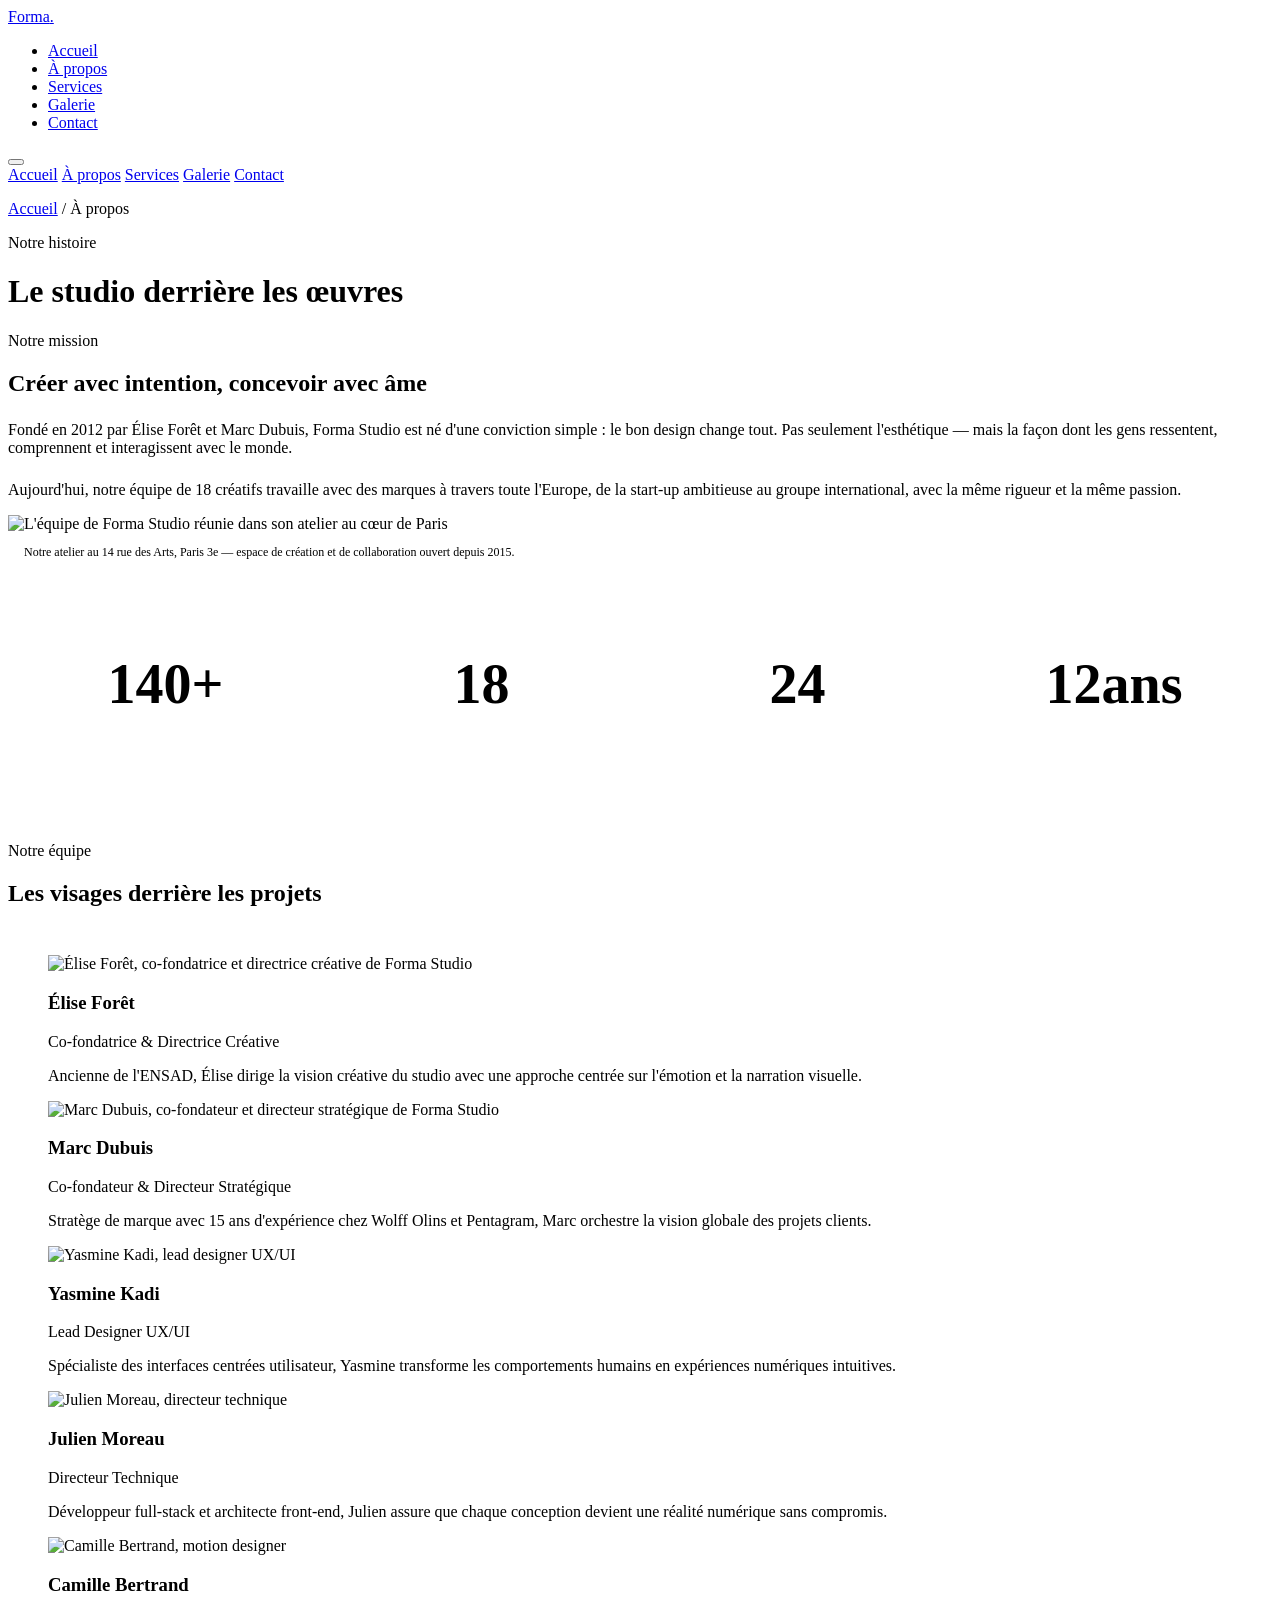
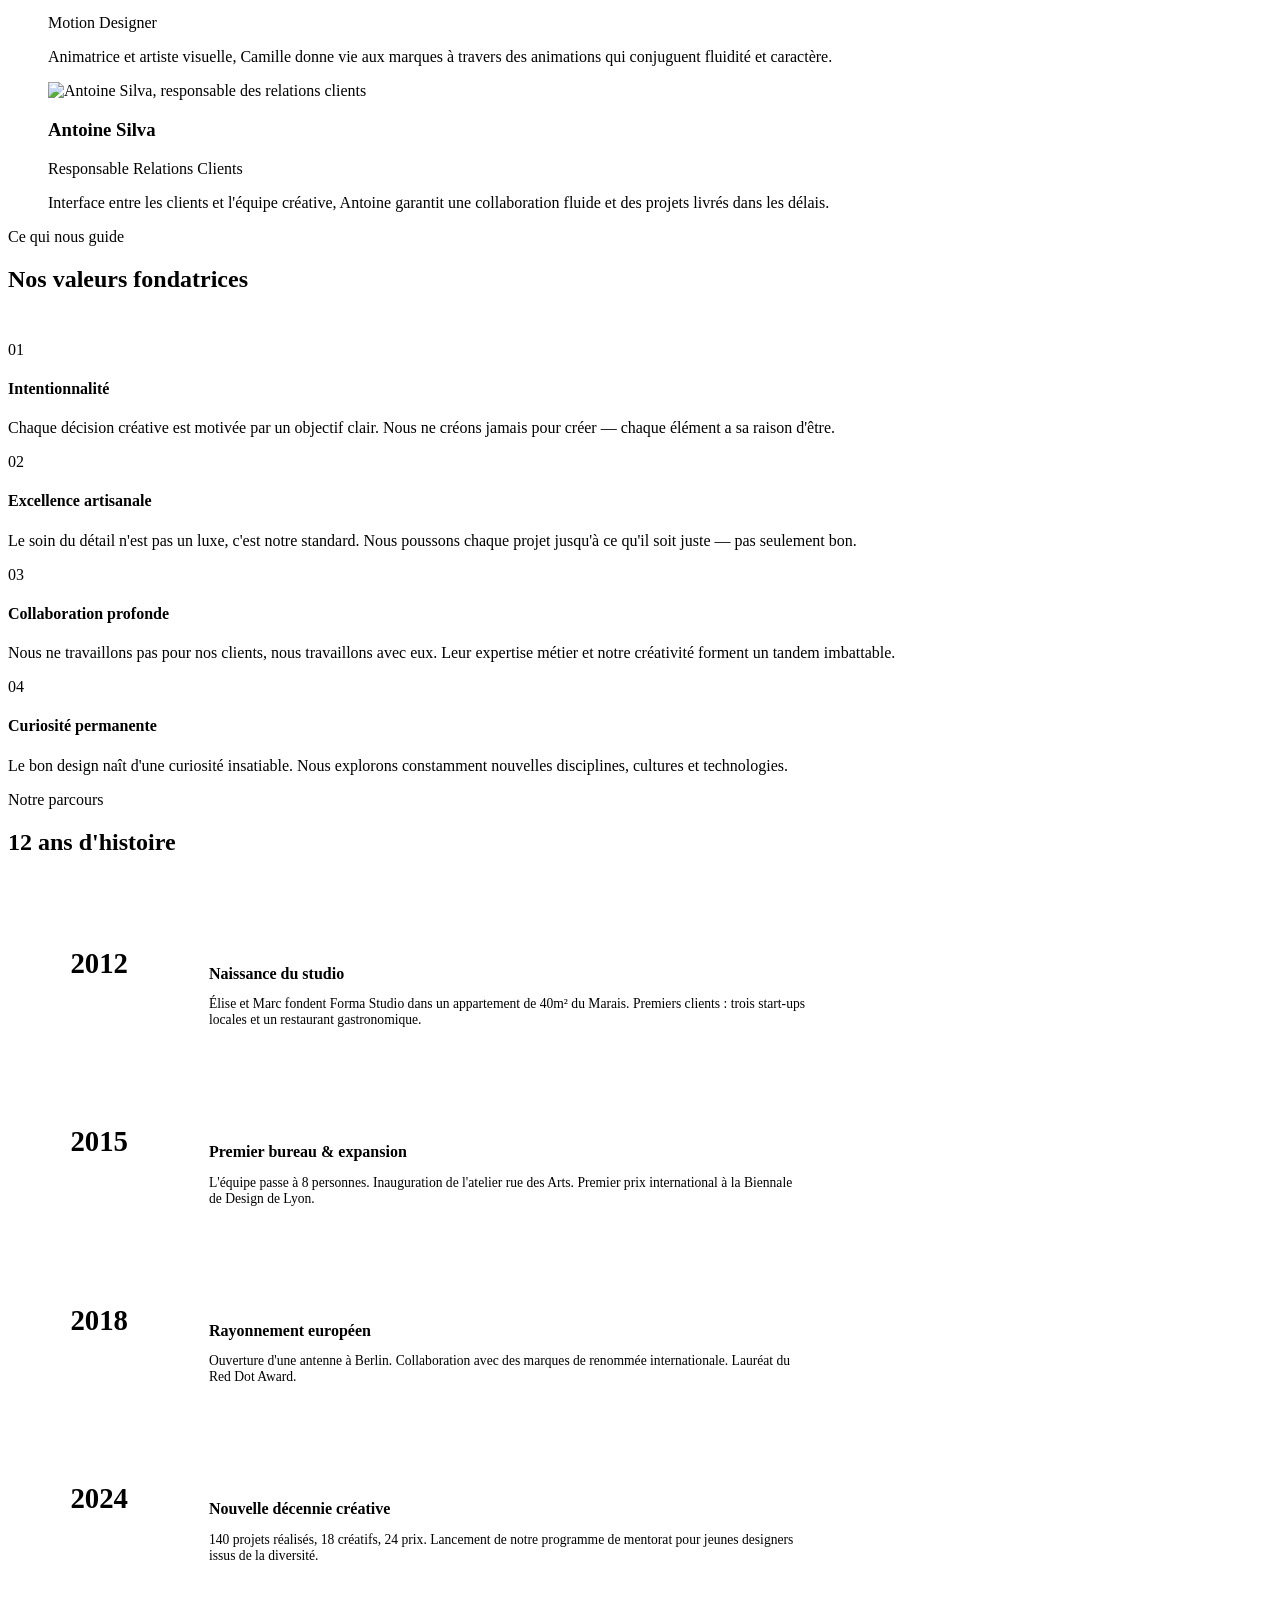
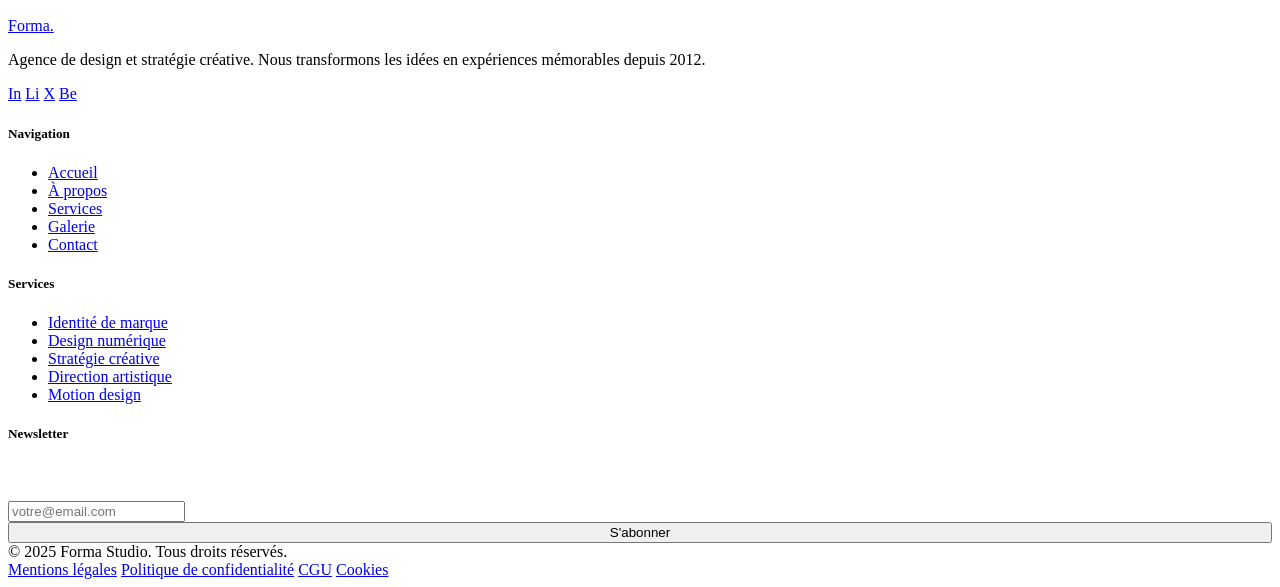
==== tp3/about.html @ 48542566 "Add files via upload" ====
<!DOCTYPE html>
<html lang="fr">
<head>
  <meta charset="UTF-8">
  <meta name="viewport" content="width=device-width, initial-scale=1.0">
  <title>À propos — Forma Studio</title>
  <meta name="description" content="Découvrez l'équipe passionnée de Forma Studio, agence de design et stratégie créative à Paris. Notre histoire, nos valeurs et nos expertises.">
  <meta name="keywords" content="équipe design, agence créative Paris, à propos, designers, stratèges">
  <meta name="author" content="Forma Studio">

  <!-- Open Graph -->
  <meta property="og:type" content="website">
  <meta property="og:url" content="https://www.formastudio.fr/pages/about.html">
  <meta property="og:title" content="À propos — Forma Studio">
  <meta property="og:description" content="Découvrez l'équipe passionnée de Forma Studio, agence de design et stratégie créative à Paris.">
  <meta property="og:image" content="https://www.formastudio.fr/images/og-about.jpg">
  <meta property="og:locale" content="fr_FR">
  <meta property="og:site_name" content="Forma Studio">

  <meta name="twitter:card" content="summary_large_image">
  <meta name="twitter:title" content="À propos — Forma Studio">
  <meta name="twitter:description" content="Découvrez l'équipe passionnée de Forma Studio.">

  <link rel="canonical" href="https://www.formastudio.fr/pages/about.html">
  <link rel="icon" type="image/svg+xml" href="data:image/svg+xml,<svg xmlns='http://www.w3.org/2000/svg' viewBox='0 0 32 32'><rect width='32' height='32' fill='%230d0d0d'/><text y='24' x='4' font-size='22' fill='%23c8410a' font-family='Georgia' font-style='italic' font-weight='900'>F</text></svg>">

  <link rel="stylesheet" href="../css/style.css">
  <style>
    .timeline { display: flex; flex-direction: column; gap: 0; }
    .timeline-item {
      display: grid;
      grid-template-columns: 120px 1px 1fr;
      gap: 0 2rem;
      padding: 2.5rem 0;
      position: relative;
    }
    .timeline-year {
      font-family: var(--font-display);
      font-size: 1.8rem;
      font-weight: 900;
      color: var(--accent);
      text-align: right;
      padding-top: 0.2rem;
    }
    .timeline-line { background: var(--border); position: relative; }
    .timeline-line::before {
      content: '';
      position: absolute;
      top: 0.5rem;
      left: 50%;
      transform: translateX(-50%);
      width: 10px; height: 10px;
      border-radius: 50%;
      background: var(--accent);
      border: 2px solid var(--paper);
      box-shadow: 0 0 0 2px var(--accent);
    }
    .timeline-content { padding-left: 1rem; }
    .timeline-content h4 { margin-bottom: 0.5rem; }
    .timeline-content p { font-size: 0.85rem; }

    .stats-band {
      background: var(--ink);
      padding: 4rem 0;
    }
    .stats-inner {
      display: grid;
      grid-template-columns: repeat(4, 1fr);
      gap: 0;
    }
    .stat-item {
      text-align: center;
      padding: 2rem;
      border-right: 1px solid rgba(255,255,255,0.08);
    }
    .stat-item:last-child { border-right: none; }
    .stat-item .big-num {
      font-family: var(--font-display);
      font-size: 3.5rem;
      font-weight: 900;
      color: var(--paper);
      line-height: 1;
      margin-bottom: 0.5rem;
    }
    .stat-item .big-num span { color: var(--accent); }
    .stat-item p {
      font-family: var(--font-cond);
      font-size: 0.7rem;
      letter-spacing: 0.15em;
      text-transform: uppercase;
      color: rgba(255,255,255,0.4);
    }

    @media (max-width: 768px) {
      .stats-inner { grid-template-columns: 1fr 1fr; }
      .stat-item { border-right: none; border-bottom: 1px solid rgba(255,255,255,0.08); }
      .timeline-item { grid-template-columns: 70px 1px 1fr; }
      .timeline-year { font-size: 1.2rem; }
    }
  </style>
</head>
<body>

  <!-- NAVBAR -->
  <nav class="navbar" role="navigation" aria-label="Navigation principale">
    <div class="container nav-inner">
      <a href="../index.html" class="nav-logo" aria-label="Forma Studio — Accueil">Forma<span>.</span></a>
      <ul class="nav-links" role="list">
        <li><a href="../index.html" class="nav-link">Accueil</a></li>
        <li><a href="about.html" class="nav-link">À propos</a></li>
        <li><a href="services.html" class="nav-link">Services</a></li>
        <li><a href="gallery.html" class="nav-link">Galerie</a></li>
        <li><a href="contact.html" class="nav-link nav-cta">
          <span class="btn btn-primary"><span>Contact</span></span>
        </a></li>
      </ul>
      <button class="hamburger" aria-label="Menu" aria-expanded="false"><span></span><span></span><span></span></button>
    </div>
  </nav>
  <nav class="mobile-nav" aria-label="Navigation mobile">
    <a href="../index.html">Accueil</a>
    <a href="about.html">À propos</a>
    <a href="services.html">Services</a>
    <a href="gallery.html">Galerie</a>
    <a href="contact.html">Contact</a>
  </nav>

  <main>
    <!-- PAGE HEADER -->
    <header class="page-header" data-text="Studio" aria-labelledby="page-title">
      <div class="container">
        <p class="breadcrumb"><a href="../index.html">Accueil</a> / À propos</p>
        <div class="section-tag"><span>Notre histoire</span></div>
        <h1 id="page-title">Le studio derrière les œuvres</h1>
      </div>
    </header>

    <!-- INTRO -->
    <section class="section" aria-labelledby="mission-title">
      <div class="container grid-2 gap-2" style="align-items:center; gap:5rem;">
        <div class="reveal">
          <div class="section-tag"><span>Notre mission</span></div>
          <h2 id="mission-title">Créer avec intention, concevoir avec âme</h2>
          <p style="margin:1.5rem 0;">Fondé en 2012 par Élise Forêt et Marc Dubuis, Forma Studio est né d'une conviction simple : le bon design change tout. Pas seulement l'esthétique — mais la façon dont les gens ressentent, comprennent et interagissent avec le monde.</p>
          <p>Aujourd'hui, notre équipe de 18 créatifs travaille avec des marques à travers toute l'Europe, de la start-up ambitieuse au groupe international, avec la même rigueur et la même passion.</p>
        </div>
        <figure class="reveal reveal-delay-2" style="margin:0;">
          <picture>
            <source
              media="(max-width: 480px)"
              srcset="https://images.unsplash.com/photo-1600880292089-90a7e086ee0c?w=480&q=80"
            >
            <source
              media="(max-width: 1024px)"
              srcset="https://images.unsplash.com/photo-1600880292089-90a7e086ee0c?w=800&q=80"
            >
            <img
              src="https://images.unsplash.com/photo-1600880292089-90a7e086ee0c?w=1200&q=80"
              srcset="
                https://images.unsplash.com/photo-1600880292089-90a7e086ee0c?w=600&q=80 600w,
                https://images.unsplash.com/photo-1600880292089-90a7e086ee0c?w=1000&q=80 1000w
              "
              sizes="(max-width:768px) 100vw, 50vw"
              alt="L'équipe de Forma Studio réunie dans son atelier au cœur de Paris"
              loading="lazy"
              width="1200" height="800"
              style="width:100%; aspect-ratio:4/3; object-fit:cover;"
            >
          </picture>
          <figcaption style="font-family:var(--font-mono); font-size:0.75rem; color:var(--mid); margin-top:0.75rem; padding-left:1rem; border-left:2px solid var(--accent);">
            Notre atelier au 14 rue des Arts, Paris 3e — espace de création et de collaboration ouvert depuis 2015.
          </figcaption>
        </figure>
      </div>
    </section>

    <!-- STATS -->
    <div class="stats-band" role="region" aria-label="Chiffres clés">
      <div class="container">
        <div class="stats-inner">
          <div class="stat-item reveal">
            <div class="big-num">140<span>+</span></div>
            <p>Projets réalisés</p>
          </div>
          <div class="stat-item reveal reveal-delay-1">
            <div class="big-num">18</div>
            <p>Créatifs passionnés</p>
          </div>
          <div class="stat-item reveal reveal-delay-2">
            <div class="big-num">24</div>
            <p>Prix internationaux</p>
          </div>
          <div class="stat-item reveal reveal-delay-3">
            <div class="big-num">12<span>ans</span></div>
            <p>D'excellence créative</p>
          </div>
        </div>
      </div>
    </div>

    <!-- TEAM -->
    <section class="section" aria-labelledby="team-title">
      <div class="container">
        <div class="reveal" style="margin-bottom:3rem;">
          <div class="section-tag"><span>Notre équipe</span></div>
          <h2 id="team-title">Les visages derrière les projets</h2>
        </div>
        <div class="team-grid" role="list">

          <figure class="team-card reveal" role="listitem">
            <picture>
              <source
                media="(max-width:480px)"
                srcset="https://images.unsplash.com/photo-1494790108755-2616b612b494?w=400&q=80 400w"
              >
              <img
                src="https://images.unsplash.com/photo-1494790108755-2616b612b494?w=800&q=80"
                srcset="
                  https://images.unsplash.com/photo-1494790108755-2616b612b494?w=400&q=80 400w,
                  https://images.unsplash.com/photo-1494790108755-2616b612b494?w=800&q=80 800w
                "
                sizes="(max-width:768px) 50vw, 33vw"
                alt="Élise Forêt, co-fondatrice et directrice créative de Forma Studio"
                loading="lazy" width="800" height="1067"
              >
            </picture>
            <figcaption>
              <h3>Élise Forêt</h3>
              <p class="role">Co-fondatrice & Directrice Créative</p>
              <p>Ancienne de l'ENSAD, Élise dirige la vision créative du studio avec une approche centrée sur l'émotion et la narration visuelle.</p>
            </figcaption>
          </figure>

          <figure class="team-card reveal reveal-delay-1" role="listitem">
            <picture>
              <img
                src="https://images.unsplash.com/photo-1472099645785-5658abf4ff4e?w=800&q=80"
                srcset="
                  https://images.unsplash.com/photo-1472099645785-5658abf4ff4e?w=400&q=80 400w,
                  https://images.unsplash.com/photo-1472099645785-5658abf4ff4e?w=800&q=80 800w
                "
                sizes="(max-width:768px) 50vw, 33vw"
                alt="Marc Dubuis, co-fondateur et directeur stratégique de Forma Studio"
                loading="lazy" width="800" height="1067"
              >
            </picture>
            <figcaption>
              <h3>Marc Dubuis</h3>
              <p class="role">Co-fondateur & Directeur Stratégique</p>
              <p>Stratège de marque avec 15 ans d'expérience chez Wolff Olins et Pentagram, Marc orchestre la vision globale des projets clients.</p>
            </figcaption>
          </figure>

          <figure class="team-card reveal reveal-delay-2" role="listitem">
            <picture>
              <img
                src="https://images.unsplash.com/photo-1580489944761-15a19d654956?w=800&q=80"
                srcset="
                  https://images.unsplash.com/photo-1580489944761-15a19d654956?w=400&q=80 400w,
                  https://images.unsplash.com/photo-1580489944761-15a19d654956?w=800&q=80 800w
                "
                sizes="(max-width:768px) 50vw, 33vw"
                alt="Yasmine Kadi, lead designer UX/UI"
                loading="lazy" width="800" height="1067"
              >
            </picture>
            <figcaption>
              <h3>Yasmine Kadi</h3>
              <p class="role">Lead Designer UX/UI</p>
              <p>Spécialiste des interfaces centrées utilisateur, Yasmine transforme les comportements humains en expériences numériques intuitives.</p>
            </figcaption>
          </figure>

          <figure class="team-card reveal" role="listitem">
            <picture>
              <img
                src="https://images.unsplash.com/photo-1507003211169-0a1dd7228f2d?w=800&q=80"
                srcset="
                  https://images.unsplash.com/photo-1507003211169-0a1dd7228f2d?w=400&q=80 400w,
                  https://images.unsplash.com/photo-1507003211169-0a1dd7228f2d?w=800&q=80 800w
                "
                sizes="(max-width:768px) 50vw, 33vw"
                alt="Julien Moreau, directeur technique"
                loading="lazy" width="800" height="1067"
              >
            </picture>
            <figcaption>
              <h3>Julien Moreau</h3>
              <p class="role">Directeur Technique</p>
              <p>Développeur full-stack et architecte front-end, Julien assure que chaque conception devient une réalité numérique sans compromis.</p>
            </figcaption>
          </figure>

          <figure class="team-card reveal reveal-delay-1" role="listitem">
            <picture>
              <img
                src="https://images.unsplash.com/photo-1438761681033-6461ffad8d80?w=800&q=80"
                srcset="
                  https://images.unsplash.com/photo-1438761681033-6461ffad8d80?w=400&q=80 400w,
                  https://images.unsplash.com/photo-1438761681033-6461ffad8d80?w=800&q=80 800w
                "
                sizes="(max-width:768px) 50vw, 33vw"
                alt="Camille Bertrand, motion designer"
                loading="lazy" width="800" height="1067"
              >
            </picture>
            <figcaption>
              <h3>Camille Bertrand</h3>
              <p class="role">Motion Designer</p>
              <p>Animatrice et artiste visuelle, Camille donne vie aux marques à travers des animations qui conjuguent fluidité et caractère.</p>
            </figcaption>
          </figure>

          <figure class="team-card reveal reveal-delay-2" role="listitem">
            <picture>
              <img
                src="https://images.unsplash.com/photo-1500648767791-00dcc994a43e?w=800&q=80"
                srcset="
                  https://images.unsplash.com/photo-1500648767791-00dcc994a43e?w=400&q=80 400w,
                  https://images.unsplash.com/photo-1500648767791-00dcc994a43e?w=800&q=80 800w
                "
                sizes="(max-width:768px) 50vw, 33vw"
                alt="Antoine Silva, responsable des relations clients"
                loading="lazy" width="800" height="1067"
              >
            </picture>
            <figcaption>
              <h3>Antoine Silva</h3>
              <p class="role">Responsable Relations Clients</p>
              <p>Interface entre les clients et l'équipe créative, Antoine garantit une collaboration fluide et des projets livrés dans les délais.</p>
            </figcaption>
          </figure>

        </div>
      </div>
    </section>

    <!-- VALUES -->
    <section class="section" style="background:var(--cream);" aria-labelledby="values-title">
      <div class="container">
        <div class="reveal" style="margin-bottom:3rem;">
          <div class="section-tag"><span>Ce qui nous guide</span></div>
          <h2 id="values-title">Nos valeurs fondatrices</h2>
        </div>
        <div class="values-grid">
          <div class="value-item reveal">
            <div class="value-num">01</div>
            <div>
              <h4>Intentionnalité</h4>
              <p>Chaque décision créative est motivée par un objectif clair. Nous ne créons jamais pour créer — chaque élément a sa raison d'être.</p>
            </div>
          </div>
          <div class="value-item reveal reveal-delay-1">
            <div class="value-num">02</div>
            <div>
              <h4>Excellence artisanale</h4>
              <p>Le soin du détail n'est pas un luxe, c'est notre standard. Nous poussons chaque projet jusqu'à ce qu'il soit juste — pas seulement bon.</p>
            </div>
          </div>
          <div class="value-item reveal reveal-delay-2">
            <div class="value-num">03</div>
            <div>
              <h4>Collaboration profonde</h4>
              <p>Nous ne travaillons pas pour nos clients, nous travaillons avec eux. Leur expertise métier et notre créativité forment un tandem imbattable.</p>
            </div>
          </div>
          <div class="value-item reveal reveal-delay-3">
            <div class="value-num">04</div>
            <div>
              <h4>Curiosité permanente</h4>
              <p>Le bon design naît d'une curiosité insatiable. Nous explorons constamment nouvelles disciplines, cultures et technologies.</p>
            </div>
          </div>
        </div>
      </div>
    </section>

    <!-- TIMELINE -->
    <section class="section" aria-labelledby="history-title">
      <div class="container">
        <div class="reveal" style="margin-bottom:3rem;">
          <div class="section-tag"><span>Notre parcours</span></div>
          <h2 id="history-title">12 ans d'histoire</h2>
        </div>
        <div class="timeline" style="max-width:800px;" role="list">
          <div class="timeline-item reveal" role="listitem">
            <div class="timeline-year">2012</div>
            <div class="timeline-line" aria-hidden="true"></div>
            <div class="timeline-content">
              <h4>Naissance du studio</h4>
              <p>Élise et Marc fondent Forma Studio dans un appartement de 40m² du Marais. Premiers clients : trois start-ups locales et un restaurant gastronomique.</p>
            </div>
          </div>
          <div class="timeline-item reveal" role="listitem">
            <div class="timeline-year">2015</div>
            <div class="timeline-line" aria-hidden="true"></div>
            <div class="timeline-content">
              <h4>Premier bureau & expansion</h4>
              <p>L'équipe passe à 8 personnes. Inauguration de l'atelier rue des Arts. Premier prix international à la Biennale de Design de Lyon.</p>
            </div>
          </div>
          <div class="timeline-item reveal" role="listitem">
            <div class="timeline-year">2018</div>
            <div class="timeline-line" aria-hidden="true"></div>
            <div class="timeline-content">
              <h4>Rayonnement européen</h4>
              <p>Ouverture d'une antenne à Berlin. Collaboration avec des marques de renommée internationale. Lauréat du Red Dot Award.</p>
            </div>
          </div>
          <div class="timeline-item reveal" role="listitem">
            <div class="timeline-year">2024</div>
            <div class="timeline-line" aria-hidden="true"></div>
            <div class="timeline-content">
              <h4>Nouvelle décennie créative</h4>
              <p>140 projets réalisés, 18 créatifs, 24 prix. Lancement de notre programme de mentorat pour jeunes designers issus de la diversité.</p>
            </div>
          </div>
        </div>
      </div>
    </section>
  </main>

  <!-- FOOTER -->
  <footer class="footer" role="contentinfo">
    <div class="container">
      <div class="footer-grid">
        <div class="footer-brand">
          <a href="../index.html" class="nav-logo">Forma<span>.</span></a>
          <p>Agence de design et stratégie créative. Nous transformons les idées en expériences mémorables depuis 2012.</p>
          <div class="footer-social" aria-label="Réseaux sociaux">
            <a href="#" aria-label="Instagram">In</a>
            <a href="#" aria-label="LinkedIn">Li</a>
            <a href="#" aria-label="Twitter/X">X</a>
            <a href="#" aria-label="Behance">Be</a>
          </div>
        </div>
        <nav class="footer-col" aria-label="Plan du site">
          <h5>Navigation</h5>
          <ul role="list">
            <li><a href="../index.html">Accueil</a></li>
            <li><a href="about.html">À propos</a></li>
            <li><a href="services.html">Services</a></li>
            <li><a href="gallery.html">Galerie</a></li>
            <li><a href="contact.html">Contact</a></li>
          </ul>
        </nav>
        <nav class="footer-col" aria-label="Services">
          <h5>Services</h5>
          <ul role="list">
            <li><a href="services.html">Identité de marque</a></li>
            <li><a href="services.html">Design numérique</a></li>
            <li><a href="services.html">Stratégie créative</a></li>
            <li><a href="services.html">Direction artistique</a></li>
            <li><a href="services.html">Motion design</a></li>
          </ul>
        </nav>
        <div class="footer-col footer-newsletter">
          <h5>Newsletter</h5>
          <p style="font-size:0.8rem; color:rgba(255,255,255,0.4); margin-bottom:1rem; line-height:1.6;">Inspirations créatives et actualités du studio, chaque mois.</p>
          <input type="email" placeholder="votre@email.com" aria-label="Adresse email newsletter">
          <button class="btn btn-ghost" style="width:100%; justify-content:center;"><span>S'abonner</span></button>
        </div>
      </div>
      <div class="footer-bottom">
        <span>© 2025 Forma Studio. Tous droits réservés.</span>
        <nav class="footer-legal" aria-label="Mentions légales">
          <a href="#">Mentions légales</a>
          <a href="#">Politique de confidentialité</a>
          <a href="#">CGU</a>
          <a href="#">Cookies</a>
        </nav>
      </div>
    </div>
  </footer>

  <script src="../js/main.js"></script>
</body>
</html>
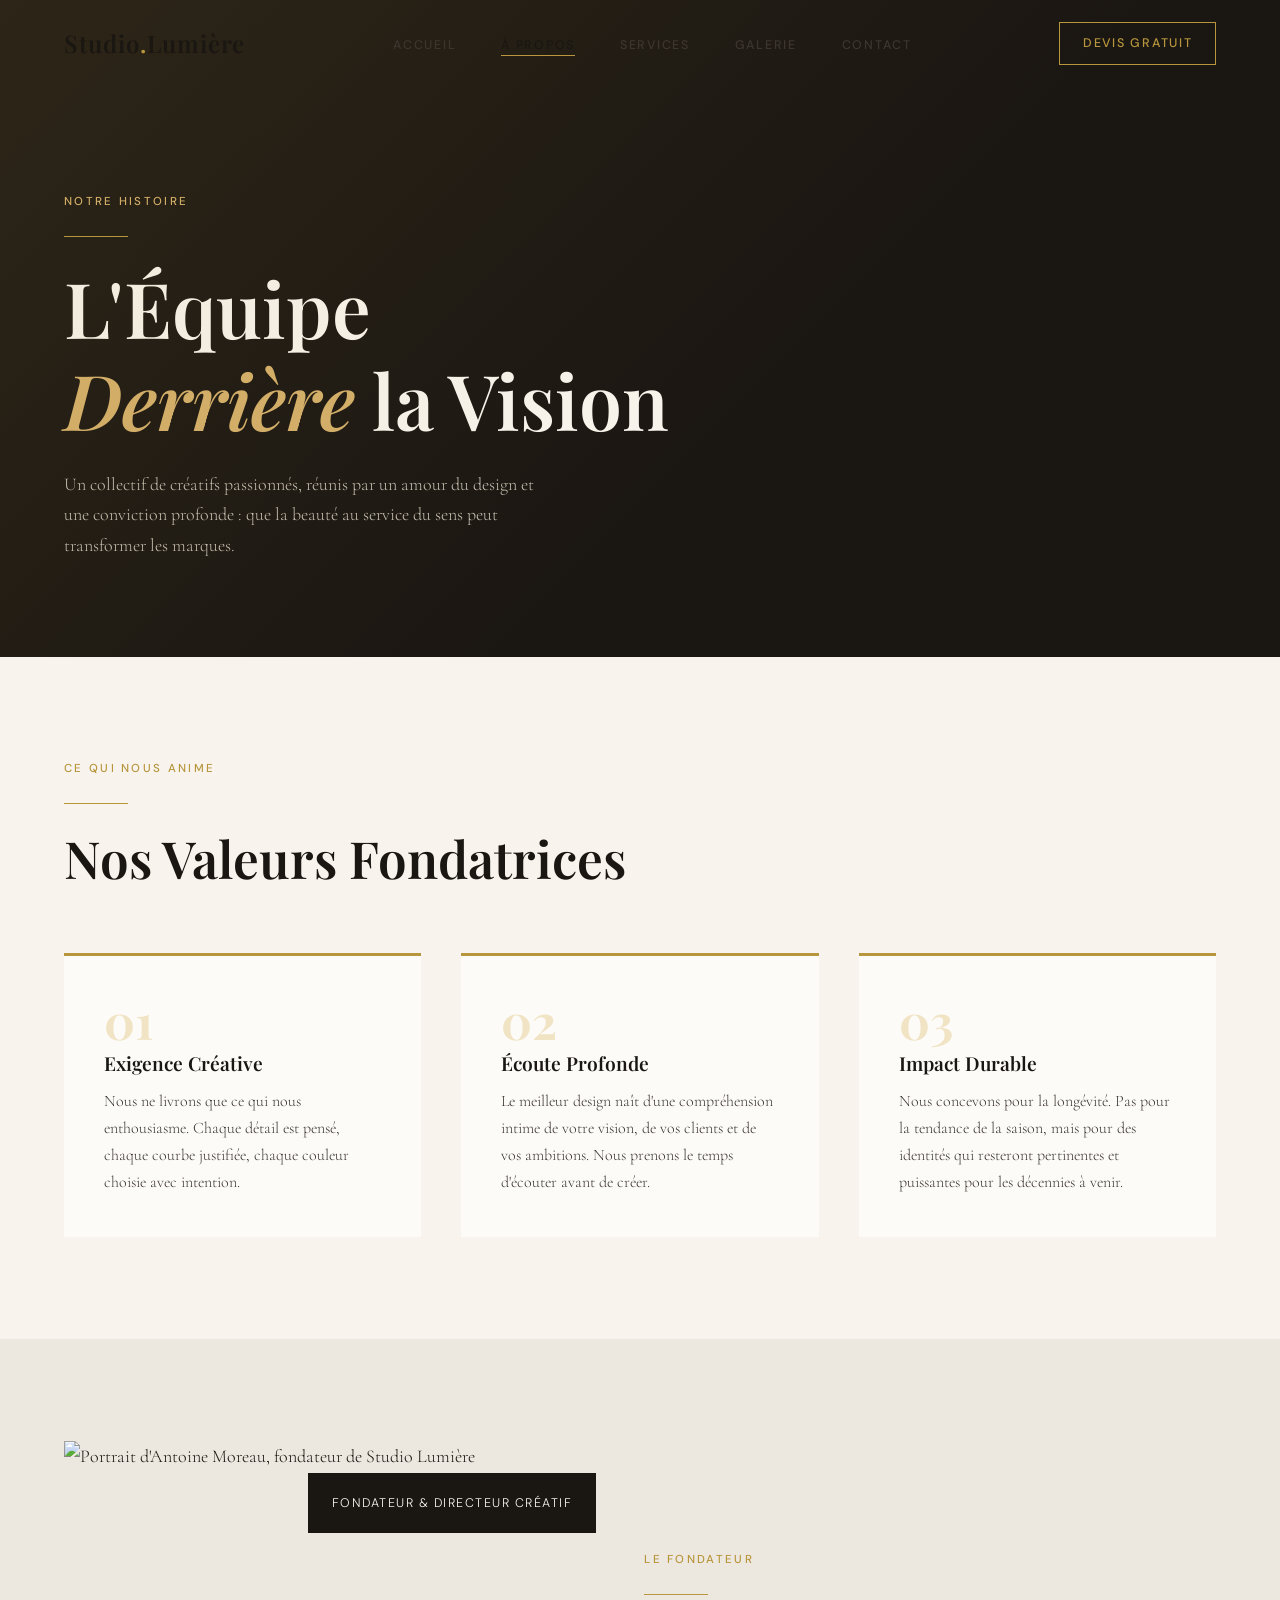
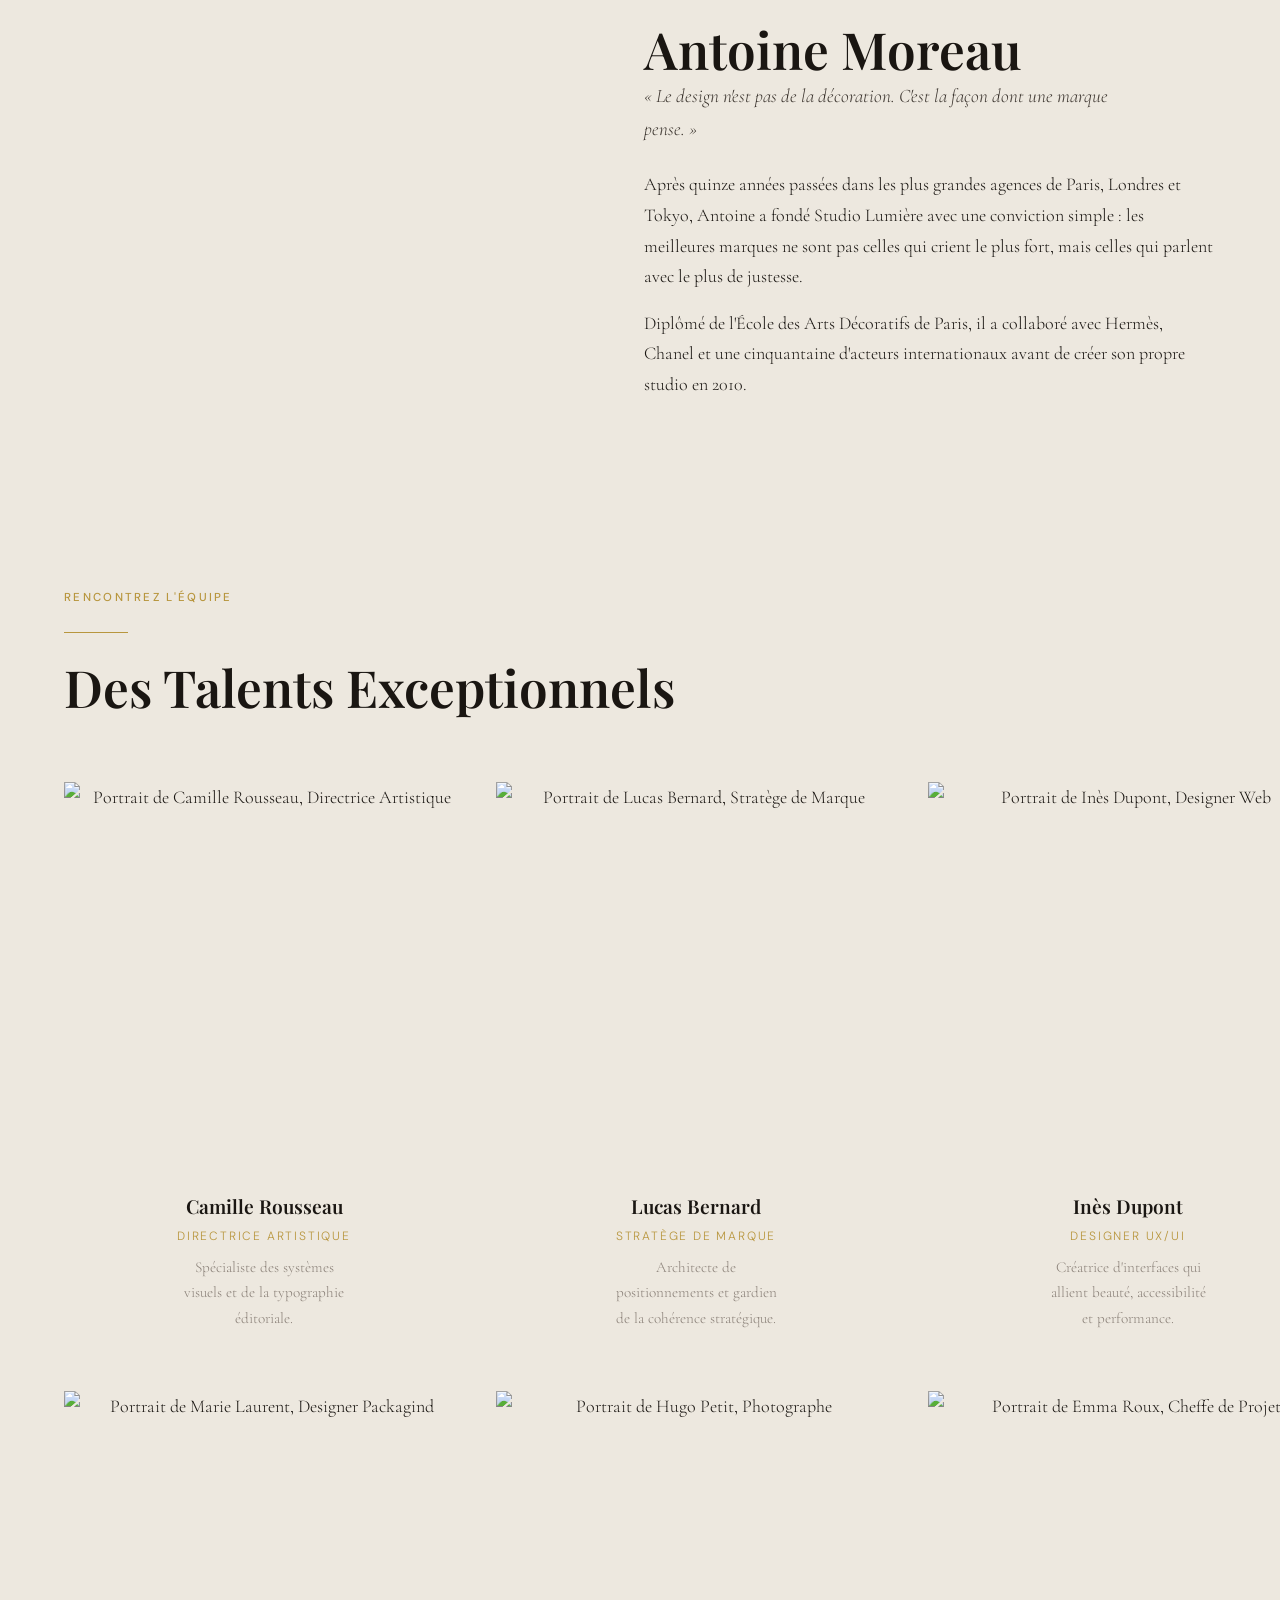
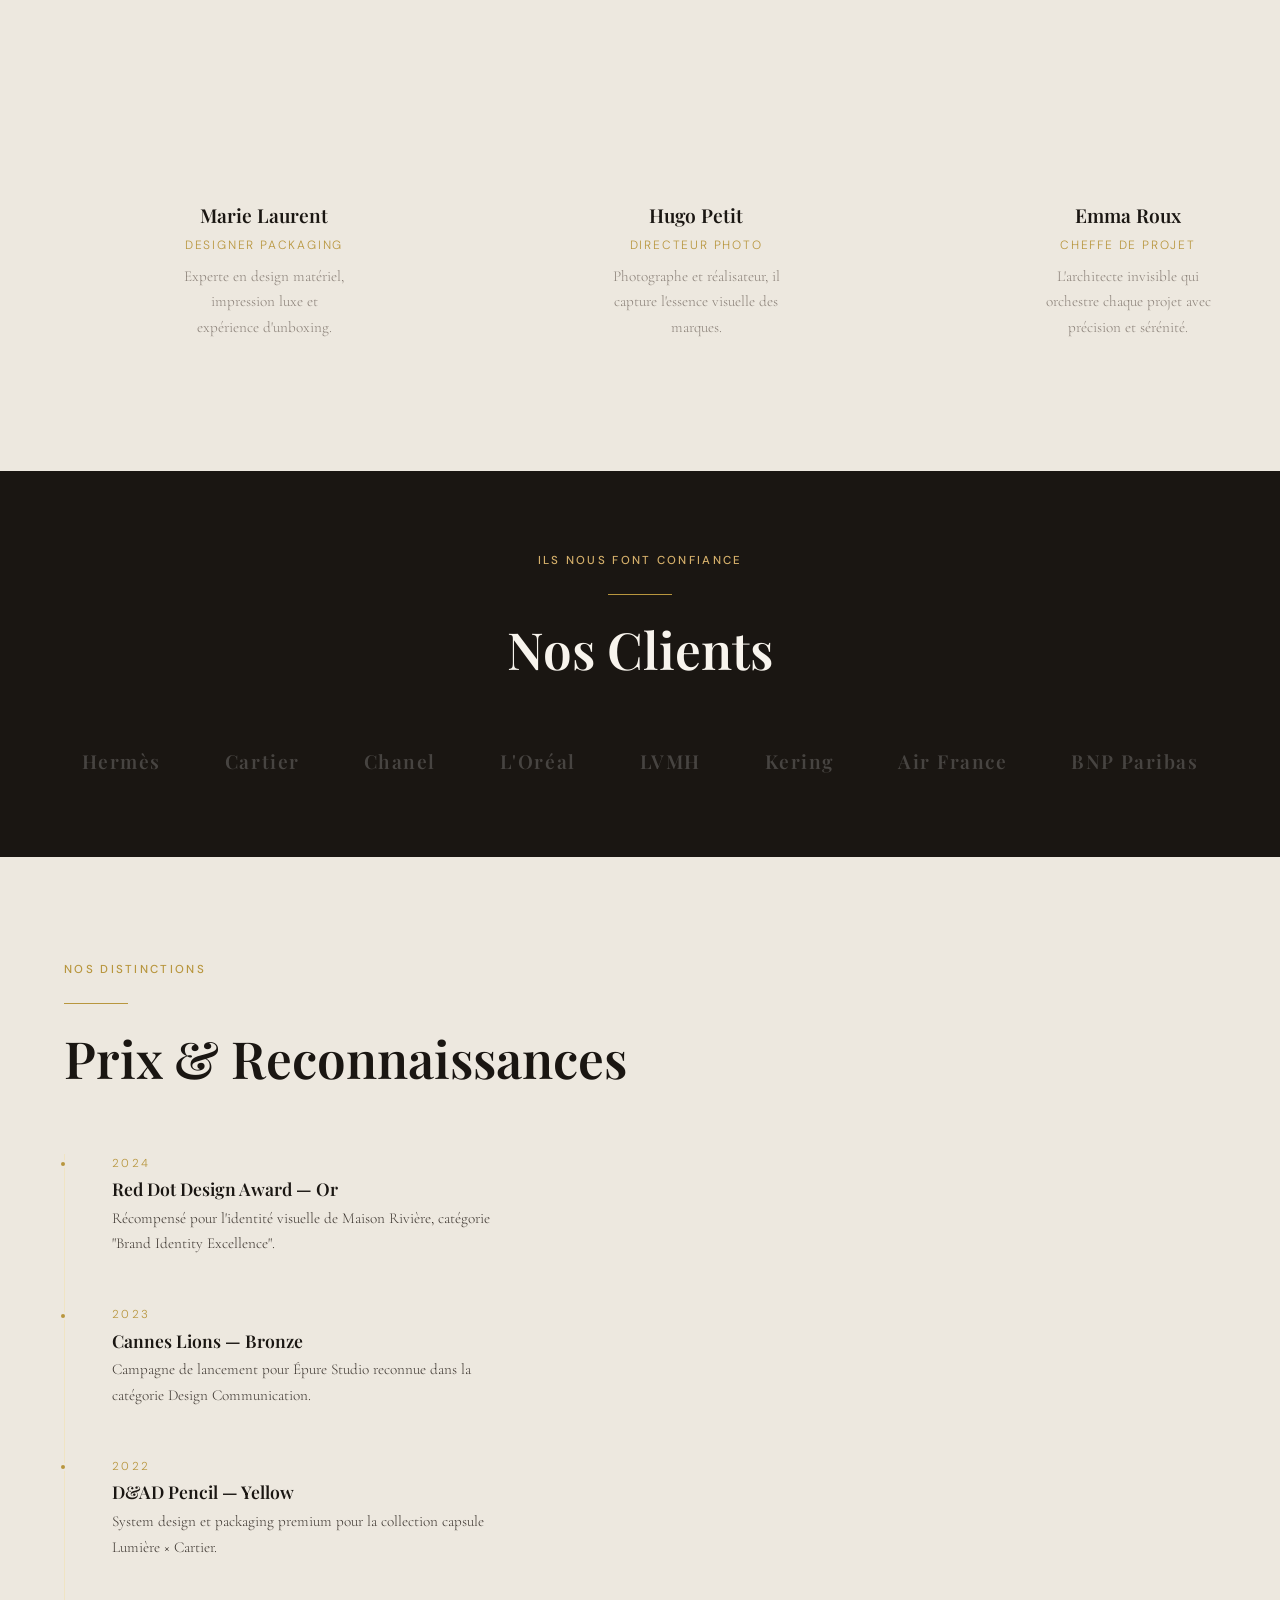
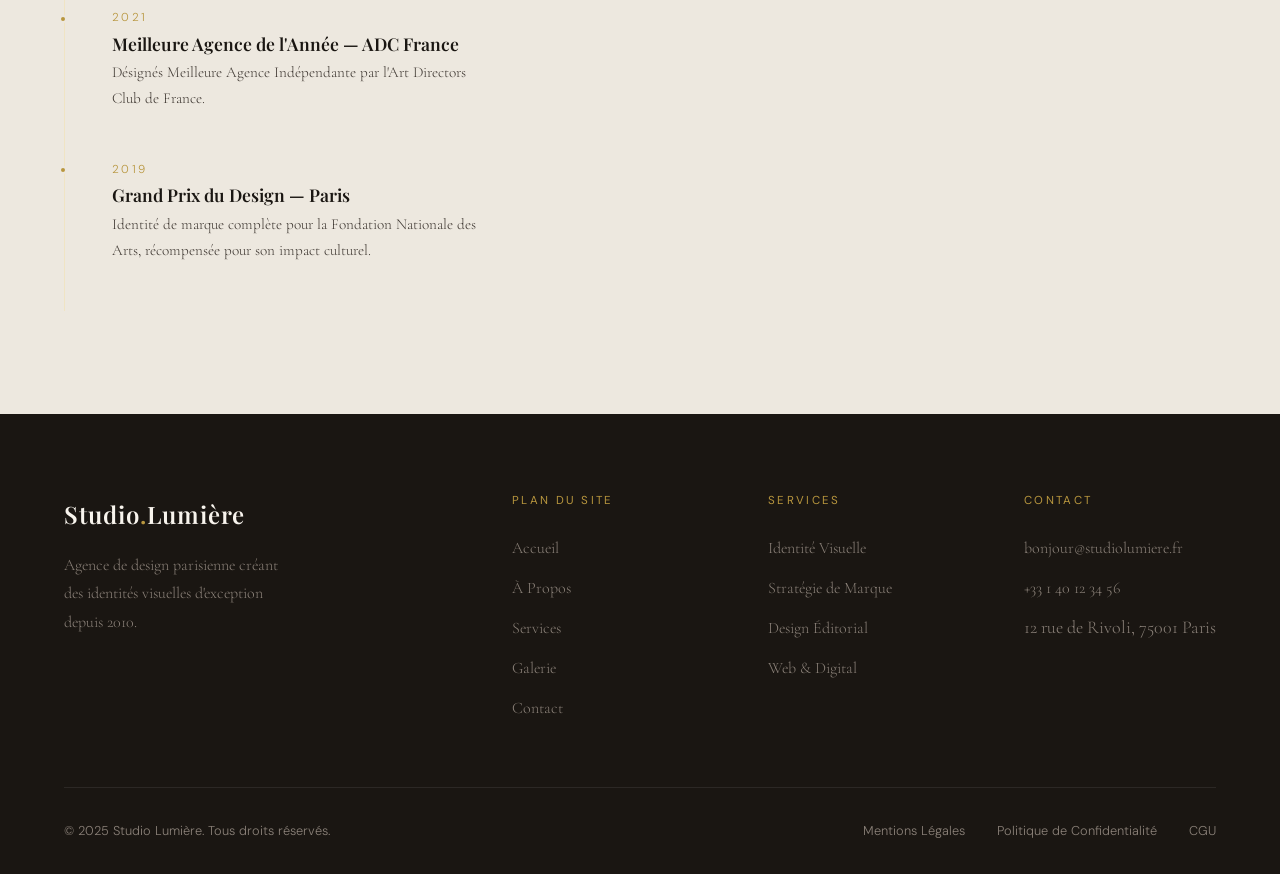
==== commit 0e951c8a: "Add files via upload" ====
--- a/tp3/about.html
+++ b/tp3/about.html
@@ -3,476 +3,487 @@
 <head>
   <meta charset="UTF-8">
   <meta name="viewport" content="width=device-width, initial-scale=1.0">
-  <title>À propos — Forma Studio</title>
-  <meta name="description" content="Découvrez l'équipe passionnée de Forma Studio, agence de design et stratégie créative à Paris. Notre histoire, nos valeurs et nos expertises.">
-  <meta name="keywords" content="équipe design, agence créative Paris, à propos, designers, stratèges">
-  <meta name="author" content="Forma Studio">
-
+  <title>À Propos — Studio Lumière</title>
+  <meta name="description" content="Découvrez l'équipe de Studio Lumière — des designers passionnés, stratèges et créatifs qui donnent vie aux marques les plus exigeantes depuis 2010.">
+  <meta name="robots" content="index, follow">
   <!-- Open Graph -->
   <meta property="og:type" content="website">
-  <meta property="og:url" content="https://www.formastudio.fr/pages/about.html">
-  <meta property="og:title" content="À propos — Forma Studio">
-  <meta property="og:description" content="Découvrez l'équipe passionnée de Forma Studio, agence de design et stratégie créative à Paris.">
-  <meta property="og:image" content="https://www.formastudio.fr/images/og-about.jpg">
+  <meta property="og:url" content="https://studiolumiere.fr/about.html">
+  <meta property="og:title" content="Notre Équipe — Studio Lumière">
+  <meta property="og:description" content="Rencontrez les designers et stratèges derrière Studio Lumière.">
+  <meta property="og:image" content="https://studiolumiere.fr/og-about.jpg">
   <meta property="og:locale" content="fr_FR">
-  <meta property="og:site_name" content="Forma Studio">
-
   <meta name="twitter:card" content="summary_large_image">
-  <meta name="twitter:title" content="À propos — Forma Studio">
-  <meta name="twitter:description" content="Découvrez l'équipe passionnée de Forma Studio.">
-
-  <link rel="canonical" href="https://www.formastudio.fr/pages/about.html">
-  <link rel="icon" type="image/svg+xml" href="data:image/svg+xml,<svg xmlns='http://www.w3.org/2000/svg' viewBox='0 0 32 32'><rect width='32' height='32' fill='%230d0d0d'/><text y='24' x='4' font-size='22' fill='%23c8410a' font-family='Georgia' font-style='italic' font-weight='900'>F</text></svg>">
-
-  <link rel="stylesheet" href="../css/style.css">
+  <link rel="canonical" href="https://studiolumiere.fr/about.html">
+  <link rel="stylesheet" href="style.css">
   <style>
-    .timeline { display: flex; flex-direction: column; gap: 0; }
-    .timeline-item {
-      display: grid;
-      grid-template-columns: 120px 1px 1fr;
-      gap: 0 2rem;
-      padding: 2.5rem 0;
-      position: relative;
-    }
-    .timeline-year {
+    /* ── Values ── */
+    .values-grid { display: grid; grid-template-columns: repeat(3,1fr); gap: 2.5rem; }
+    .value-item { padding: 2.5rem; background: var(--white); border-top: 3px solid var(--gold); }
+    .value-item__num {
       font-family: var(--font-display);
-      font-size: 1.8rem;
-      font-weight: 900;
-      color: var(--accent);
-      text-align: right;
-      padding-top: 0.2rem;
-    }
-    .timeline-line { background: var(--border); position: relative; }
-    .timeline-line::before {
+      font-size: 3rem;
+      font-weight: 700;
+      color: var(--gold-pale);
+      line-height: 1;
+      margin-bottom: .5rem;
+    }
+    .value-item h3 { font-size: 1.2rem; margin-bottom: .8rem; }
+    .value-item p { font-size: 1rem; color: var(--ink-soft); }
+
+    /* ── Team ── */
+    .team-intro { display: grid; grid-template-columns: 1fr 1.4fr; gap: 5rem; align-items: center; margin-bottom: 5rem; }
+    .team-intro__visual { position: relative; }
+    .team-intro__visual picture img {
+      width: 100%;
+      aspect-ratio: 3/4;
+      object-fit: cover;
+    }
+    .team-intro__tag {
+      position: absolute;
+      top: 2rem; right: -2rem;
+      background: var(--ink);
+      color: var(--cream);
+      padding: 1.2rem 1.5rem;
+      font-family: var(--font-ui);
+      font-size: .78rem;
+      letter-spacing: .12em;
+      text-transform: uppercase;
+    }
+
+    .team-grid { display: grid; grid-template-columns: repeat(4,1fr); gap: 2rem; }
+    .team-card { text-align: center; }
+    .team-card figure { margin-bottom: 1.2rem; overflow: hidden; }
+    .team-card figure img {
+      width: 100%;
+      aspect-ratio: 1;
+      object-fit: cover;
+      object-position: top;
+      transition: transform .6s ease;
+    }
+    .team-card:hover figure img { transform: scale(1.05); }
+    .team-card figcaption {
+      padding: .5rem 0;
+    }
+    .team-card figcaption cite {
+      display: block;
+      font-family: var(--font-display);
+      font-style: normal;
+      font-size: 1.2rem;
+      font-weight: 600;
+      color: var(--ink);
+      margin-bottom: .2rem;
+    }
+    .team-card figcaption .role {
+      font-family: var(--font-ui);
+      font-size: .75rem;
+      letter-spacing: .15em;
+      text-transform: uppercase;
+      color: var(--gold);
+      display: block;
+      margin-bottom: .5rem;
+    }
+    .team-card figcaption p {
+      font-size: .95rem;
+      color: var(--gray-mid);
+      max-width: 24ch;
+      margin: 0 auto;
+    }
+
+    /* ── Partners ── */
+    .partners { background: var(--ink); padding: 5rem 0; }
+    .partners-logos { display: flex; gap: 4rem; flex-wrap: wrap; justify-content: center; align-items: center; margin-top: 3rem; }
+    .partners-logos span {
+      font-family: var(--font-display);
+      font-size: 1.2rem;
+      font-weight: 600;
+      letter-spacing: .08em;
+      color: rgba(255,255,255,.2);
+      transition: color var(--transition);
+      cursor: default;
+    }
+    .partners-logos span:hover { color: rgba(255,255,255,.6); }
+
+    /* ── Awards Timeline ── */
+    .awards { background: var(--cream-dark); }
+    .timeline { position: relative; padding-left: 3rem; }
+    .timeline::before { content: ''; position: absolute; left: 0; top: 0; bottom: 0; width: 1px; background: var(--gold-pale); }
+    .timeline-item { position: relative; padding-bottom: 3rem; }
+    .timeline-item::before {
       content: '';
       position: absolute;
-      top: 0.5rem;
-      left: 50%;
-      transform: translateX(-50%);
-      width: 10px; height: 10px;
+      left: -3.3rem; top: .4rem;
+      width: 8px; height: 8px;
       border-radius: 50%;
-      background: var(--accent);
-      border: 2px solid var(--paper);
-      box-shadow: 0 0 0 2px var(--accent);
-    }
-    .timeline-content { padding-left: 1rem; }
-    .timeline-content h4 { margin-bottom: 0.5rem; }
-    .timeline-content p { font-size: 0.85rem; }
-
-    .stats-band {
-      background: var(--ink);
-      padding: 4rem 0;
-    }
-    .stats-inner {
-      display: grid;
-      grid-template-columns: repeat(4, 1fr);
-      gap: 0;
-    }
-    .stat-item {
-      text-align: center;
-      padding: 2rem;
-      border-right: 1px solid rgba(255,255,255,0.08);
-    }
-    .stat-item:last-child { border-right: none; }
-    .stat-item .big-num {
-      font-family: var(--font-display);
-      font-size: 3.5rem;
-      font-weight: 900;
-      color: var(--paper);
-      line-height: 1;
-      margin-bottom: 0.5rem;
-    }
-    .stat-item .big-num span { color: var(--accent); }
-    .stat-item p {
-      font-family: var(--font-cond);
-      font-size: 0.7rem;
-      letter-spacing: 0.15em;
+      background: var(--gold);
+      border: 2px solid var(--cream-dark);
+    }
+    .timeline-item .year {
+      font-family: var(--font-ui);
+      font-size: .72rem;
+      letter-spacing: .2em;
       text-transform: uppercase;
-      color: rgba(255,255,255,0.4);
-    }
-
+      color: var(--gold);
+      margin-bottom: .3rem;
+    }
+    .timeline-item h3 { font-size: 1.1rem; margin-bottom: .4rem; }
+    .timeline-item p { font-size: .95rem; color: var(--ink-soft); max-width: 55ch; }
+
+    @media (max-width: 1024px) {
+      .team-grid { grid-template-columns: repeat(2,1fr); }
+      .values-grid { grid-template-columns: 1fr; }
+    }
     @media (max-width: 768px) {
-      .stats-inner { grid-template-columns: 1fr 1fr; }
-      .stat-item { border-right: none; border-bottom: 1px solid rgba(255,255,255,0.08); }
-      .timeline-item { grid-template-columns: 70px 1px 1fr; }
-      .timeline-year { font-size: 1.2rem; }
+      .team-intro { grid-template-columns: 1fr; gap: 2.5rem; }
+      .team-intro__tag { right: 0; }
+      .team-grid { grid-template-columns: repeat(2,1fr); }
+    }
+    @media (max-width: 480px) {
+      .team-grid { grid-template-columns: 1fr; }
     }
   </style>
 </head>
 <body>
 
-  <!-- NAVBAR -->
-  <nav class="navbar" role="navigation" aria-label="Navigation principale">
-    <div class="container nav-inner">
-      <a href="../index.html" class="nav-logo" aria-label="Forma Studio — Accueil">Forma<span>.</span></a>
-      <ul class="nav-links" role="list">
-        <li><a href="../index.html" class="nav-link">Accueil</a></li>
-        <li><a href="about.html" class="nav-link">À propos</a></li>
-        <li><a href="services.html" class="nav-link">Services</a></li>
-        <li><a href="gallery.html" class="nav-link">Galerie</a></li>
-        <li><a href="contact.html" class="nav-link nav-cta">
-          <span class="btn btn-primary"><span>Contact</span></span>
-        </a></li>
+  <!-- ── Navigation ── -->
+  <nav class="nav scrolled" id="mainNav" role="navigation" aria-label="Navigation principale">
+    <div class="container nav__inner">
+      <a href="index.html" class="nav__logo">Studio<span>.</span>Lumière</a>
+      <ul class="nav__links" id="navLinks">
+        <li><a href="index.html" class="nav__link">Accueil</a></li>
+        <li><a href="about.html" class="nav__link active">À Propos</a></li>
+        <li><a href="services.html" class="nav__link">Services</a></li>
+        <li><a href="gallery.html" class="nav__link">Galerie</a></li>
+        <li><a href="contact.html" class="nav__link">Contact</a></li>
       </ul>
-      <button class="hamburger" aria-label="Menu" aria-expanded="false"><span></span><span></span><span></span></button>
+      <a href="contact.html" class="nav__cta">Devis Gratuit</a>
+      <button class="nav__burger" id="navBurger" aria-label="Menu" aria-expanded="false">
+        <span></span><span></span><span></span>
+      </button>
     </div>
   </nav>
-  <nav class="mobile-nav" aria-label="Navigation mobile">
-    <a href="../index.html">Accueil</a>
-    <a href="about.html">À propos</a>
-    <a href="services.html">Services</a>
-    <a href="gallery.html">Galerie</a>
-    <a href="contact.html">Contact</a>
-  </nav>
 
   <main>
-    <!-- PAGE HEADER -->
-    <header class="page-header" data-text="Studio" aria-labelledby="page-title">
+    <!-- ── Page Hero ── -->
+    <header class="page-hero">
       <div class="container">
-        <p class="breadcrumb"><a href="../index.html">Accueil</a> / À propos</p>
-        <div class="section-tag"><span>Notre histoire</span></div>
-        <h1 id="page-title">Le studio derrière les œuvres</h1>
+        <p class="label">Notre Histoire</p>
+        <div class="divider"></div>
+        <h1>L'Équipe<br><em style="font-style:italic; color:var(--gold-light)">Derrière</em> la Vision</h1>
+        <p style="margin-top:1.5rem">Un collectif de créatifs passionnés, réunis par un amour du design et une conviction profonde : que la beauté au service du sens peut transformer les marques.</p>
       </div>
     </header>
 
-    <!-- INTRO -->
-    <section class="section" aria-labelledby="mission-title">
-      <div class="container grid-2 gap-2" style="align-items:center; gap:5rem;">
-        <div class="reveal">
-          <div class="section-tag"><span>Notre mission</span></div>
-          <h2 id="mission-title">Créer avec intention, concevoir avec âme</h2>
-          <p style="margin:1.5rem 0;">Fondé en 2012 par Élise Forêt et Marc Dubuis, Forma Studio est né d'une conviction simple : le bon design change tout. Pas seulement l'esthétique — mais la façon dont les gens ressentent, comprennent et interagissent avec le monde.</p>
-          <p>Aujourd'hui, notre équipe de 18 créatifs travaille avec des marques à travers toute l'Europe, de la start-up ambitieuse au groupe international, avec la même rigueur et la même passion.</p>
-        </div>
-        <figure class="reveal reveal-delay-2" style="margin:0;">
-          <picture>
-            <source
-              media="(max-width: 480px)"
-              srcset="https://images.unsplash.com/photo-1600880292089-90a7e086ee0c?w=480&q=80"
-            >
-            <source
-              media="(max-width: 1024px)"
-              srcset="https://images.unsplash.com/photo-1600880292089-90a7e086ee0c?w=800&q=80"
-            >
-            <img
-              src="https://images.unsplash.com/photo-1600880292089-90a7e086ee0c?w=1200&q=80"
-              srcset="
-                https://images.unsplash.com/photo-1600880292089-90a7e086ee0c?w=600&q=80 600w,
-                https://images.unsplash.com/photo-1600880292089-90a7e086ee0c?w=1000&q=80 1000w
-              "
-              sizes="(max-width:768px) 100vw, 50vw"
-              alt="L'équipe de Forma Studio réunie dans son atelier au cœur de Paris"
-              loading="lazy"
-              width="1200" height="800"
-              style="width:100%; aspect-ratio:4/3; object-fit:cover;"
-            >
-          </picture>
-          <figcaption style="font-family:var(--font-mono); font-size:0.75rem; color:var(--mid); margin-top:0.75rem; padding-left:1rem; border-left:2px solid var(--accent);">
-            Notre atelier au 14 rue des Arts, Paris 3e — espace de création et de collaboration ouvert depuis 2015.
-          </figcaption>
-        </figure>
+    <!-- ── Values ── -->
+    <section class="section">
+      <div class="container">
+        <div class="section-header">
+          <p class="label">Ce qui nous anime</p>
+          <div class="divider"></div>
+          <h2>Nos Valeurs Fondatrices</h2>
+        </div>
+        <div class="values-grid">
+          <div class="value-item animate-up">
+            <div class="value-item__num">01</div>
+            <h3>Exigence Créative</h3>
+            <p>Nous ne livrons que ce qui nous enthousiasme. Chaque détail est pensé, chaque courbe justifiée, chaque couleur choisie avec intention.</p>
+          </div>
+          <div class="value-item animate-up">
+            <div class="value-item__num">02</div>
+            <h3>Écoute Profonde</h3>
+            <p>Le meilleur design naît d'une compréhension intime de votre vision, de vos clients et de vos ambitions. Nous prenons le temps d'écouter avant de créer.</p>
+          </div>
+          <div class="value-item animate-up">
+            <div class="value-item__num">03</div>
+            <h3>Impact Durable</h3>
+            <p>Nous concevons pour la longévité. Pas pour la tendance de la saison, mais pour des identités qui resteront pertinentes et puissantes pour les décennies à venir.</p>
+          </div>
+        </div>
       </div>
     </section>
 
-    <!-- STATS -->
-    <div class="stats-band" role="region" aria-label="Chiffres clés">
+    <!-- ── Team Intro ── -->
+    <section class="section" style="background: var(--cream-dark);">
       <div class="container">
-        <div class="stats-inner">
-          <div class="stat-item reveal">
-            <div class="big-num">140<span>+</span></div>
-            <p>Projets réalisés</p>
-          </div>
-          <div class="stat-item reveal reveal-delay-1">
-            <div class="big-num">18</div>
-            <p>Créatifs passionnés</p>
-          </div>
-          <div class="stat-item reveal reveal-delay-2">
-            <div class="big-num">24</div>
-            <p>Prix internationaux</p>
-          </div>
-          <div class="stat-item reveal reveal-delay-3">
-            <div class="big-num">12<span>ans</span></div>
-            <p>D'excellence créative</p>
-          </div>
-        </div>
-      </div>
-    </div>
-
-    <!-- TEAM -->
-    <section class="section" aria-labelledby="team-title">
+        <div class="team-intro">
+          <div class="team-intro__visual">
+            <picture>
+              <source media="(min-width: 1024px)"
+                      srcset="https://images.unsplash.com/photo-1507003211169-0a1dd7228f2d?w=600&q=80 600w,
+                              https://images.unsplash.com/photo-1507003211169-0a1dd7228f2d?w=800&q=80 800w"
+                      sizes="30vw" type="image/jpeg">
+              <img src="https://images.unsplash.com/photo-1507003211169-0a1dd7228f2d?w=500&q=80"
+                   alt="Portrait d'Antoine Moreau, fondateur de Studio Lumière"
+                   width="500" height="667" loading="lazy">
+            </picture>
+            <div class="team-intro__tag">Fondateur & Directeur Créatif</div>
+          </div>
+          <div>
+            <p class="label">Le Fondateur</p>
+            <div class="divider"></div>
+            <h2>Antoine Moreau</h2>
+            <p style="font-size:1.2rem; font-style:italic; color:var(--ink-soft); margin-bottom:1.5rem">«&thinsp;Le design n'est pas de la décoration. C'est la façon dont une marque pense.&thinsp;»</p>
+            <p>Après quinze années passées dans les plus grandes agences de Paris, Londres et Tokyo, Antoine a fondé Studio Lumière avec une conviction simple : les meilleures marques ne sont pas celles qui crient le plus fort, mais celles qui parlent avec le plus de justesse.</p>
+            <p style="margin-top:1rem">Diplômé de l'École des Arts Décoratifs de Paris, il a collaboré avec Hermès, Chanel et une cinquantaine d'acteurs internationaux avant de créer son propre studio en 2010.</p>
+          </div>
+        </div>
+
+        <!-- Team Grid -->
+        <div class="section-header">
+          <p class="label">Rencontrez l'Équipe</p>
+          <div class="divider"></div>
+          <h2>Des Talents Exceptionnels</h2>
+        </div>
+        <div class="team-grid">
+
+          <article class="team-card">
+            <figure>
+              <picture>
+                <source srcset="https://images.unsplash.com/photo-1494790108755-2616b612b786?w=400&h=400&fit=crop&q=80 400w,
+                                https://images.unsplash.com/photo-1494790108755-2616b612b786?w=600&h=600&fit=crop&q=80 600w"
+                        sizes="(min-width: 1200px) 280px, (min-width: 768px) 22vw, 45vw">
+                <img src="https://images.unsplash.com/photo-1494790108755-2616b612b786?w=400&h=400&fit=crop&q=80"
+                     alt="Portrait de Camille Rousseau, Directrice Artistique" width="400" height="400" loading="lazy">
+              </picture>
+              <figcaption>
+                <cite>Camille Rousseau</cite>
+                <span class="role">Directrice Artistique</span>
+                <p>Spécialiste des systèmes visuels et de la typographie éditoriale.</p>
+              </figcaption>
+            </figure>
+          </article>
+
+          <article class="team-card">
+            <figure>
+              <picture>
+                <source srcset="https://images.unsplash.com/photo-1472099645785-5658abf4ff4e?w=400&h=400&fit=crop&q=80 400w"
+                        sizes="(min-width: 1200px) 280px, (min-width: 768px) 22vw, 45vw">
+                <img src="https://images.unsplash.com/photo-1472099645785-5658abf4ff4e?w=400&h=400&fit=crop&q=80"
+                     alt="Portrait de Lucas Bernard, Stratège de Marque" width="400" height="400" loading="lazy">
+              </picture>
+              <figcaption>
+                <cite>Lucas Bernard</cite>
+                <span class="role">Stratège de Marque</span>
+                <p>Architecte de positionnements et gardien de la cohérence stratégique.</p>
+              </figcaption>
+            </figure>
+          </article>
+
+          <article class="team-card">
+            <figure>
+              <picture>
+                <source srcset="https://images.unsplash.com/photo-1438761681033-6461ffad8d80?w=400&h=400&fit=crop&q=80 400w"
+                        sizes="(min-width: 1200px) 280px, (min-width: 768px) 22vw, 45vw">
+                <img src="https://images.unsplash.com/photo-1438761681033-6461ffad8d80?w=400&h=400&fit=crop&q=80"
+                     alt="Portrait de Inès Dupont, Designer Web" width="400" height="400" loading="lazy">
+              </picture>
+              <figcaption>
+                <cite>Inès Dupont</cite>
+                <span class="role">Designer UX/UI</span>
+                <p>Créatrice d'interfaces qui allient beauté, accessibilité et performance.</p>
+              </figcaption>
+            </figure>
+          </article>
+
+          <article class="team-card">
+            <figure>
+              <picture>
+                <source srcset="https://images.unsplash.com/photo-1500648767791-00dcc994a43e?w=400&h=400&fit=crop&q=80 400w"
+                        sizes="(min-width: 1200px) 280px, (min-width: 768px) 22vw, 45vw">
+                <img src="https://images.unsplash.com/photo-1500648767791-00dcc994a43e?w=400&h=400&fit=crop&q=80"
+                     alt="Portrait de Maxime Girard, Motion Designer" width="400" height="400" loading="lazy">
+              </picture>
+              <figcaption>
+                <cite>Maxime Girard</cite>
+                <span class="role">Motion Designer</span>
+                <p>Donner vie aux marques par le mouvement, l'animation et la vidéo.</p>
+              </figcaption>
+            </figure>
+          </article>
+
+          <article class="team-card">
+            <figure>
+              <picture>
+                <source srcset="https://images.unsplash.com/photo-1544005313-94ddf0286df2?w=400&h=400&fit=crop&q=80 400w"
+                        sizes="(min-width: 1200px) 280px, (min-width: 768px) 22vw, 45vw">
+                <img src="https://images.unsplash.com/photo-1544005313-94ddf0286df2?w=400&h=400&fit=crop&q=80"
+                     alt="Portrait de Marie Laurent, Designer Packagind" width="400" height="400" loading="lazy">
+              </picture>
+              <figcaption>
+                <cite>Marie Laurent</cite>
+                <span class="role">Designer Packaging</span>
+                <p>Experte en design matériel, impression luxe et expérience d'unboxing.</p>
+              </figcaption>
+            </figure>
+          </article>
+
+          <article class="team-card">
+            <figure>
+              <picture>
+                <source srcset="https://images.unsplash.com/photo-1506794778202-cad84cf45f1d?w=400&h=400&fit=crop&q=80 400w"
+                        sizes="(min-width: 1200px) 280px, (min-width: 768px) 22vw, 45vw">
+                <img src="https://images.unsplash.com/photo-1506794778202-cad84cf45f1d?w=400&h=400&fit=crop&q=80"
+                     alt="Portrait de Hugo Petit, Photographe" width="400" height="400" loading="lazy">
+              </picture>
+              <figcaption>
+                <cite>Hugo Petit</cite>
+                <span class="role">Directeur Photo</span>
+                <p>Photographe et réalisateur, il capture l'essence visuelle des marques.</p>
+              </figcaption>
+            </figure>
+          </article>
+
+          <article class="team-card">
+            <figure>
+              <picture>
+                <source srcset="https://images.unsplash.com/photo-1487412720507-e7ab37603c6f?w=400&h=400&fit=crop&q=80 400w"
+                        sizes="(min-width: 1200px) 280px, (min-width: 768px) 22vw, 45vw">
+                <img src="https://images.unsplash.com/photo-1487412720507-e7ab37603c6f?w=400&h=400&fit=crop&q=80"
+                     alt="Portrait de Emma Roux, Cheffe de Projet" width="400" height="400" loading="lazy">
+              </picture>
+              <figcaption>
+                <cite>Emma Roux</cite>
+                <span class="role">Cheffe de Projet</span>
+                <p>L'architecte invisible qui orchestre chaque projet avec précision et sérénité.</p>
+              </figcaption>
+            </figure>
+          </article>
+
+          <article class="team-card">
+            <figure>
+              <picture>
+                <source srcset="https://images.unsplash.com/photo-1463453091185-61582044d556?w=400&h=400&fit=crop&q=80 400w"
+                        sizes="(min-width: 1200px) 280px, (min-width: 768px) 22vw, 45vw">
+                <img src="https://images.unsplash.com/photo-1463453091185-61582044d556?w=400&h=400&fit=crop&q=80"
+                     alt="Portrait de Noah Martin, Développeur Front-End" width="400" height="400" loading="lazy">
+              </picture>
+              <figcaption>
+                <cite>Noah Martin</cite>
+                <span class="role">Développeur Front-End</span>
+                <p>Traduit les maquettes les plus ambitieuses en expériences web fluides.</p>
+              </figcaption>
+            </figure>
+          </article>
+
+        </div>
+      </div>
+    </section>
+
+    <!-- ── Partners ── -->
+    <section class="partners">
       <div class="container">
-        <div class="reveal" style="margin-bottom:3rem;">
-          <div class="section-tag"><span>Notre équipe</span></div>
-          <h2 id="team-title">Les visages derrière les projets</h2>
-        </div>
-        <div class="team-grid" role="list">
-
-          <figure class="team-card reveal" role="listitem">
-            <picture>
-              <source
-                media="(max-width:480px)"
-                srcset="https://images.unsplash.com/photo-1494790108755-2616b612b494?w=400&q=80 400w"
-              >
-              <img
-                src="https://images.unsplash.com/photo-1494790108755-2616b612b494?w=800&q=80"
-                srcset="
-                  https://images.unsplash.com/photo-1494790108755-2616b612b494?w=400&q=80 400w,
-                  https://images.unsplash.com/photo-1494790108755-2616b612b494?w=800&q=80 800w
-                "
-                sizes="(max-width:768px) 50vw, 33vw"
-                alt="Élise Forêt, co-fondatrice et directrice créative de Forma Studio"
-                loading="lazy" width="800" height="1067"
-              >
-            </picture>
-            <figcaption>
-              <h3>Élise Forêt</h3>
-              <p class="role">Co-fondatrice & Directrice Créative</p>
-              <p>Ancienne de l'ENSAD, Élise dirige la vision créative du studio avec une approche centrée sur l'émotion et la narration visuelle.</p>
-            </figcaption>
-          </figure>
-
-          <figure class="team-card reveal reveal-delay-1" role="listitem">
-            <picture>
-              <img
-                src="https://images.unsplash.com/photo-1472099645785-5658abf4ff4e?w=800&q=80"
-                srcset="
-                  https://images.unsplash.com/photo-1472099645785-5658abf4ff4e?w=400&q=80 400w,
-                  https://images.unsplash.com/photo-1472099645785-5658abf4ff4e?w=800&q=80 800w
-                "
-                sizes="(max-width:768px) 50vw, 33vw"
-                alt="Marc Dubuis, co-fondateur et directeur stratégique de Forma Studio"
-                loading="lazy" width="800" height="1067"
-              >
-            </picture>
-            <figcaption>
-              <h3>Marc Dubuis</h3>
-              <p class="role">Co-fondateur & Directeur Stratégique</p>
-              <p>Stratège de marque avec 15 ans d'expérience chez Wolff Olins et Pentagram, Marc orchestre la vision globale des projets clients.</p>
-            </figcaption>
-          </figure>
-
-          <figure class="team-card reveal reveal-delay-2" role="listitem">
-            <picture>
-              <img
-                src="https://images.unsplash.com/photo-1580489944761-15a19d654956?w=800&q=80"
-                srcset="
-                  https://images.unsplash.com/photo-1580489944761-15a19d654956?w=400&q=80 400w,
-                  https://images.unsplash.com/photo-1580489944761-15a19d654956?w=800&q=80 800w
-                "
-                sizes="(max-width:768px) 50vw, 33vw"
-                alt="Yasmine Kadi, lead designer UX/UI"
-                loading="lazy" width="800" height="1067"
-              >
-            </picture>
-            <figcaption>
-              <h3>Yasmine Kadi</h3>
-              <p class="role">Lead Designer UX/UI</p>
-              <p>Spécialiste des interfaces centrées utilisateur, Yasmine transforme les comportements humains en expériences numériques intuitives.</p>
-            </figcaption>
-          </figure>
-
-          <figure class="team-card reveal" role="listitem">
-            <picture>
-              <img
-                src="https://images.unsplash.com/photo-1507003211169-0a1dd7228f2d?w=800&q=80"
-                srcset="
-                  https://images.unsplash.com/photo-1507003211169-0a1dd7228f2d?w=400&q=80 400w,
-                  https://images.unsplash.com/photo-1507003211169-0a1dd7228f2d?w=800&q=80 800w
-                "
-                sizes="(max-width:768px) 50vw, 33vw"
-                alt="Julien Moreau, directeur technique"
-                loading="lazy" width="800" height="1067"
-              >
-            </picture>
-            <figcaption>
-              <h3>Julien Moreau</h3>
-              <p class="role">Directeur Technique</p>
-              <p>Développeur full-stack et architecte front-end, Julien assure que chaque conception devient une réalité numérique sans compromis.</p>
-            </figcaption>
-          </figure>
-
-          <figure class="team-card reveal reveal-delay-1" role="listitem">
-            <picture>
-              <img
-                src="https://images.unsplash.com/photo-1438761681033-6461ffad8d80?w=800&q=80"
-                srcset="
-                  https://images.unsplash.com/photo-1438761681033-6461ffad8d80?w=400&q=80 400w,
-                  https://images.unsplash.com/photo-1438761681033-6461ffad8d80?w=800&q=80 800w
-                "
-                sizes="(max-width:768px) 50vw, 33vw"
-                alt="Camille Bertrand, motion designer"
-                loading="lazy" width="800" height="1067"
-              >
-            </picture>
-            <figcaption>
-              <h3>Camille Bertrand</h3>
-              <p class="role">Motion Designer</p>
-              <p>Animatrice et artiste visuelle, Camille donne vie aux marques à travers des animations qui conjuguent fluidité et caractère.</p>
-            </figcaption>
-          </figure>
-
-          <figure class="team-card reveal reveal-delay-2" role="listitem">
-            <picture>
-              <img
-                src="https://images.unsplash.com/photo-1500648767791-00dcc994a43e?w=800&q=80"
-                srcset="
-                  https://images.unsplash.com/photo-1500648767791-00dcc994a43e?w=400&q=80 400w,
-                  https://images.unsplash.com/photo-1500648767791-00dcc994a43e?w=800&q=80 800w
-                "
-                sizes="(max-width:768px) 50vw, 33vw"
-                alt="Antoine Silva, responsable des relations clients"
-                loading="lazy" width="800" height="1067"
-              >
-            </picture>
-            <figcaption>
-              <h3>Antoine Silva</h3>
-              <p class="role">Responsable Relations Clients</p>
-              <p>Interface entre les clients et l'équipe créative, Antoine garantit une collaboration fluide et des projets livrés dans les délais.</p>
-            </figcaption>
-          </figure>
-
+        <div class="section-header section-header--center">
+          <p class="label" style="color:var(--gold-light)">Ils nous font confiance</p>
+          <div class="divider divider--center"></div>
+          <h2 style="color:var(--cream)">Nos Clients</h2>
+        </div>
+        <div class="partners-logos" aria-label="Liste des clients partenaires">
+          <span>Hermès</span>
+          <span>Cartier</span>
+          <span>Chanel</span>
+          <span>L'Oréal</span>
+          <span>LVMH</span>
+          <span>Kering</span>
+          <span>Air France</span>
+          <span>BNP Paribas</span>
         </div>
       </div>
     </section>
 
-    <!-- VALUES -->
-    <section class="section" style="background:var(--cream);" aria-labelledby="values-title">
+    <!-- ── Awards Timeline ── -->
+    <section class="section awards">
       <div class="container">
-        <div class="reveal" style="margin-bottom:3rem;">
-          <div class="section-tag"><span>Ce qui nous guide</span></div>
-          <h2 id="values-title">Nos valeurs fondatrices</h2>
-        </div>
-        <div class="values-grid">
-          <div class="value-item reveal">
-            <div class="value-num">01</div>
-            <div>
-              <h4>Intentionnalité</h4>
-              <p>Chaque décision créative est motivée par un objectif clair. Nous ne créons jamais pour créer — chaque élément a sa raison d'être.</p>
-            </div>
-          </div>
-          <div class="value-item reveal reveal-delay-1">
-            <div class="value-num">02</div>
-            <div>
-              <h4>Excellence artisanale</h4>
-              <p>Le soin du détail n'est pas un luxe, c'est notre standard. Nous poussons chaque projet jusqu'à ce qu'il soit juste — pas seulement bon.</p>
-            </div>
-          </div>
-          <div class="value-item reveal reveal-delay-2">
-            <div class="value-num">03</div>
-            <div>
-              <h4>Collaboration profonde</h4>
-              <p>Nous ne travaillons pas pour nos clients, nous travaillons avec eux. Leur expertise métier et notre créativité forment un tandem imbattable.</p>
-            </div>
-          </div>
-          <div class="value-item reveal reveal-delay-3">
-            <div class="value-num">04</div>
-            <div>
-              <h4>Curiosité permanente</h4>
-              <p>Le bon design naît d'une curiosité insatiable. Nous explorons constamment nouvelles disciplines, cultures et technologies.</p>
-            </div>
+        <div class="section-header">
+          <p class="label">Nos Distinctions</p>
+          <div class="divider"></div>
+          <h2>Prix & Reconnaissances</h2>
+        </div>
+        <div class="timeline">
+          <div class="timeline-item">
+            <div class="year">2024</div>
+            <h3>Red Dot Design Award — Or</h3>
+            <p>Récompensé pour l'identité visuelle de Maison Rivière, catégorie "Brand Identity Excellence".</p>
+          </div>
+          <div class="timeline-item">
+            <div class="year">2023</div>
+            <h3>Cannes Lions — Bronze</h3>
+            <p>Campagne de lancement pour Épure Studio reconnue dans la catégorie Design Communication.</p>
+          </div>
+          <div class="timeline-item">
+            <div class="year">2022</div>
+            <h3>D&AD Pencil — Yellow</h3>
+            <p>System design et packaging premium pour la collection capsule Lumière × Cartier.</p>
+          </div>
+          <div class="timeline-item">
+            <div class="year">2021</div>
+            <h3>Meilleure Agence de l'Année — ADC France</h3>
+            <p>Désignés Meilleure Agence Indépendante par l'Art Directors Club de France.</p>
+          </div>
+          <div class="timeline-item">
+            <div class="year">2019</div>
+            <h3>Grand Prix du Design — Paris</h3>
+            <p>Identité de marque complète pour la Fondation Nationale des Arts, récompensée pour son impact culturel.</p>
           </div>
         </div>
       </div>
     </section>
 
-    <!-- TIMELINE -->
-    <section class="section" aria-labelledby="history-title">
-      <div class="container">
-        <div class="reveal" style="margin-bottom:3rem;">
-          <div class="section-tag"><span>Notre parcours</span></div>
-          <h2 id="history-title">12 ans d'histoire</h2>
-        </div>
-        <div class="timeline" style="max-width:800px;" role="list">
-          <div class="timeline-item reveal" role="listitem">
-            <div class="timeline-year">2012</div>
-            <div class="timeline-line" aria-hidden="true"></div>
-            <div class="timeline-content">
-              <h4>Naissance du studio</h4>
-              <p>Élise et Marc fondent Forma Studio dans un appartement de 40m² du Marais. Premiers clients : trois start-ups locales et un restaurant gastronomique.</p>
-            </div>
-          </div>
-          <div class="timeline-item reveal" role="listitem">
-            <div class="timeline-year">2015</div>
-            <div class="timeline-line" aria-hidden="true"></div>
-            <div class="timeline-content">
-              <h4>Premier bureau & expansion</h4>
-              <p>L'équipe passe à 8 personnes. Inauguration de l'atelier rue des Arts. Premier prix international à la Biennale de Design de Lyon.</p>
-            </div>
-          </div>
-          <div class="timeline-item reveal" role="listitem">
-            <div class="timeline-year">2018</div>
-            <div class="timeline-line" aria-hidden="true"></div>
-            <div class="timeline-content">
-              <h4>Rayonnement européen</h4>
-              <p>Ouverture d'une antenne à Berlin. Collaboration avec des marques de renommée internationale. Lauréat du Red Dot Award.</p>
-            </div>
-          </div>
-          <div class="timeline-item reveal" role="listitem">
-            <div class="timeline-year">2024</div>
-            <div class="timeline-line" aria-hidden="true"></div>
-            <div class="timeline-content">
-              <h4>Nouvelle décennie créative</h4>
-              <p>140 projets réalisés, 18 créatifs, 24 prix. Lancement de notre programme de mentorat pour jeunes designers issus de la diversité.</p>
-            </div>
-          </div>
-        </div>
-      </div>
-    </section>
   </main>
 
-  <!-- FOOTER -->
+  <!-- ── Footer ── -->
   <footer class="footer" role="contentinfo">
     <div class="container">
-      <div class="footer-grid">
-        <div class="footer-brand">
-          <a href="../index.html" class="nav-logo">Forma<span>.</span></a>
-          <p>Agence de design et stratégie créative. Nous transformons les idées en expériences mémorables depuis 2012.</p>
-          <div class="footer-social" aria-label="Réseaux sociaux">
-            <a href="#" aria-label="Instagram">In</a>
-            <a href="#" aria-label="LinkedIn">Li</a>
-            <a href="#" aria-label="Twitter/X">X</a>
-            <a href="#" aria-label="Behance">Be</a>
-          </div>
-        </div>
-        <nav class="footer-col" aria-label="Plan du site">
-          <h5>Navigation</h5>
-          <ul role="list">
-            <li><a href="../index.html">Accueil</a></li>
-            <li><a href="about.html">À propos</a></li>
+      <div class="footer__grid">
+        <div class="footer__brand">
+          <a href="index.html" class="nav__logo">Studio<span style="color:var(--gold)">.</span>Lumière</a>
+          <p>Agence de design parisienne créant des identités visuelles d'exception depuis 2010.</p>
+        </div>
+        <nav class="footer__col" aria-label="Plan du site">
+          <h4>Plan du Site</h4>
+          <ul>
+            <li><a href="index.html">Accueil</a></li>
+            <li><a href="about.html">À Propos</a></li>
             <li><a href="services.html">Services</a></li>
             <li><a href="gallery.html">Galerie</a></li>
             <li><a href="contact.html">Contact</a></li>
           </ul>
         </nav>
-        <nav class="footer-col" aria-label="Services">
-          <h5>Services</h5>
-          <ul role="list">
-            <li><a href="services.html">Identité de marque</a></li>
-            <li><a href="services.html">Design numérique</a></li>
-            <li><a href="services.html">Stratégie créative</a></li>
-            <li><a href="services.html">Direction artistique</a></li>
-            <li><a href="services.html">Motion design</a></li>
+        <nav class="footer__col" aria-label="Services">
+          <h4>Services</h4>
+          <ul>
+            <li><a href="services.html#identite">Identité Visuelle</a></li>
+            <li><a href="services.html#strategie">Stratégie de Marque</a></li>
+            <li><a href="services.html#editorial">Design Éditorial</a></li>
+            <li><a href="services.html#web">Web & Digital</a></li>
           </ul>
         </nav>
-        <div class="footer-col footer-newsletter">
-          <h5>Newsletter</h5>
-          <p style="font-size:0.8rem; color:rgba(255,255,255,0.4); margin-bottom:1rem; line-height:1.6;">Inspirations créatives et actualités du studio, chaque mois.</p>
-          <input type="email" placeholder="votre@email.com" aria-label="Adresse email newsletter">
-          <button class="btn btn-ghost" style="width:100%; justify-content:center;"><span>S'abonner</span></button>
-        </div>
-      </div>
-      <div class="footer-bottom">
-        <span>© 2025 Forma Studio. Tous droits réservés.</span>
-        <nav class="footer-legal" aria-label="Mentions légales">
-          <a href="#">Mentions légales</a>
-          <a href="#">Politique de confidentialité</a>
+        <address class="footer__col" style="font-style:normal">
+          <h4>Contact</h4>
+          <ul>
+            <li><a href="mailto:bonjour@studiolumiere.fr">bonjour@studiolumiere.fr</a></li>
+            <li><a href="tel:+33140123456">+33 1 40 12 34 56</a></li>
+            <li><span style="color:var(--gray-mid)">12 rue de Rivoli, 75001 Paris</span></li>
+          </ul>
+        </address>
+      </div>
+      <div class="footer__bottom">
+        <p>© 2025 Studio Lumière. Tous droits réservés.</p>
+        <nav class="footer__legal" aria-label="Mentions légales">
+          <a href="#">Mentions Légales</a>
+          <a href="#">Politique de Confidentialité</a>
           <a href="#">CGU</a>
-          <a href="#">Cookies</a>
         </nav>
       </div>
     </div>
   </footer>
 
-  <script src="../js/main.js"></script>
+  <script>
+    const nav = document.getElementById('mainNav');
+    window.addEventListener('scroll', () => nav.classList.toggle('scrolled', window.scrollY > 50));
+    document.getElementById('navBurger').addEventListener('click', function() {
+      const open = document.getElementById('navLinks').classList.toggle('open');
+      this.setAttribute('aria-expanded', open);
+    });
+  </script>
 </body>
 </html>
--- a/tp3/style.css
+++ b/tp3/style.css
@@ -0,0 +1,346 @@
+/* ============================================
+   STUDIO LUMIÈRE — Global Stylesheet
+   Aesthetic: Editorial French luxury, refined
+   ============================================ */
+
+@import url('https://fonts.googleapis.com/css2?family=Playfair+Display:ital,wght@0,400;0,600;0,700;1,400;1,600&family=Cormorant+Garamond:ital,wght@0,300;0,400;0,500;1,300;1,400&family=DM+Sans:wght@300;400;500&display=swap');
+
+/* ── CSS Variables ── */
+:root {
+  --cream: #F8F4ED;
+  --cream-dark: #EDE8DF;
+  --ink: #1A1612;
+  --ink-soft: #3D3630;
+  --gold: #B8963E;
+  --gold-light: #D4AF6A;
+  --gold-pale: #F0E4C4;
+  --white: #FDFBF8;
+  --gray-mid: #8A8078;
+  --gray-light: #C8C0B4;
+
+  --font-display: 'Playfair Display', Georgia, serif;
+  --font-body: 'Cormorant Garamond', Georgia, serif;
+  --font-ui: 'DM Sans', sans-serif;
+
+  --max-w: 1280px;
+  --section-pad: clamp(4rem, 8vw, 9rem);
+  --radius: 2px;
+
+  --shadow-sm: 0 2px 12px rgba(26,22,18,.06);
+  --shadow-md: 0 8px 40px rgba(26,22,18,.10);
+  --shadow-lg: 0 20px 80px rgba(26,22,18,.15);
+
+  --transition: 0.4s cubic-bezier(0.25, 0.46, 0.45, 0.94);
+}
+
+/* ── Reset ── */
+*, *::before, *::after { box-sizing: border-box; margin: 0; padding: 0; }
+html { scroll-behavior: smooth; font-size: 16px; }
+body {
+  background: var(--cream);
+  color: var(--ink);
+  font-family: var(--font-body);
+  font-size: 1.125rem;
+  line-height: 1.7;
+  font-weight: 300;
+  -webkit-font-smoothing: antialiased;
+}
+img, video { max-width: 100%; display: block; }
+a { color: inherit; text-decoration: none; }
+ul { list-style: none; }
+
+/* ── Typography ── */
+h1, h2, h3, h4 { font-family: var(--font-display); font-weight: 600; line-height: 1.2; }
+h1 { font-size: clamp(2.8rem, 6vw, 5.5rem); }
+h2 { font-size: clamp(2rem, 4vw, 3.2rem); }
+h3 { font-size: clamp(1.3rem, 2.5vw, 1.9rem); }
+h4 { font-size: 1.2rem; font-weight: 400; }
+
+p { max-width: 65ch; }
+
+.label {
+  font-family: var(--font-ui);
+  font-size: .72rem;
+  font-weight: 500;
+  letter-spacing: .2em;
+  text-transform: uppercase;
+  color: var(--gold);
+}
+
+/* ── Layout Utilities ── */
+.container { width: 100%; max-width: var(--max-w); margin: 0 auto; padding: 0 clamp(1.5rem, 5vw, 4rem); }
+.section { padding: var(--section-pad) 0; }
+.grid-2 { display: grid; grid-template-columns: repeat(2, 1fr); gap: 4rem; align-items: center; }
+.grid-3 { display: grid; grid-template-columns: repeat(3, 1fr); gap: 2.5rem; }
+.grid-4 { display: grid; grid-template-columns: repeat(4, 1fr); gap: 2rem; }
+
+/* ── Dividers ── */
+.divider { width: 4rem; height: 1px; background: var(--gold); margin: 1.5rem 0; }
+.divider--center { margin: 1.5rem auto; }
+
+/* ── Buttons ── */
+.btn {
+  display: inline-flex;
+  align-items: center;
+  gap: .6rem;
+  font-family: var(--font-ui);
+  font-size: .85rem;
+  font-weight: 500;
+  letter-spacing: .12em;
+  text-transform: uppercase;
+  padding: .9rem 2.2rem;
+  border: 1px solid var(--ink);
+  background: transparent;
+  color: var(--ink);
+  cursor: pointer;
+  transition: var(--transition);
+  position: relative;
+  overflow: hidden;
+}
+.btn::before {
+  content: '';
+  position: absolute;
+  inset: 0;
+  background: var(--ink);
+  transform: scaleX(0);
+  transform-origin: left;
+  transition: transform var(--transition);
+  z-index: 0;
+}
+.btn:hover::before { transform: scaleX(1); }
+.btn span { position: relative; z-index: 1; transition: color var(--transition); }
+.btn:hover span { color: var(--cream); }
+
+.btn--gold {
+  border-color: var(--gold);
+  color: var(--gold);
+}
+.btn--gold::before { background: var(--gold); }
+.btn--gold:hover span { color: var(--white); }
+
+.btn--filled {
+  background: var(--ink);
+  color: var(--cream);
+}
+.btn--filled::before { background: var(--gold); }
+.btn--filled span { color: var(--cream); }
+.btn--filled:hover span { color: var(--white); }
+
+/* ── Navigation ── */
+.nav {
+  position: fixed;
+  top: 0; left: 0; right: 0;
+  z-index: 100;
+  padding: 1.4rem 0;
+  transition: background var(--transition), box-shadow var(--transition), padding var(--transition);
+}
+.nav.scrolled {
+  background: rgba(248,244,237,.96);
+  backdrop-filter: blur(12px);
+  box-shadow: 0 1px 0 rgba(26,22,18,.08);
+  padding: .9rem 0;
+}
+.nav__inner {
+  display: flex;
+  align-items: center;
+  justify-content: space-between;
+}
+.nav__logo {
+  font-family: var(--font-display);
+  font-size: 1.5rem;
+  font-weight: 600;
+  letter-spacing: .04em;
+  color: var(--ink);
+}
+.nav__logo span { color: var(--gold); }
+.nav__links {
+  display: flex;
+  align-items: center;
+  gap: 2.8rem;
+}
+.nav__link {
+  font-family: var(--font-ui);
+  font-size: .78rem;
+  font-weight: 500;
+  letter-spacing: .14em;
+  text-transform: uppercase;
+  color: var(--ink-soft);
+  position: relative;
+  transition: color var(--transition);
+}
+.nav__link::after {
+  content: '';
+  position: absolute;
+  bottom: -3px; left: 0;
+  width: 0; height: 1px;
+  background: var(--gold);
+  transition: width var(--transition);
+}
+.nav__link:hover, .nav__link.active { color: var(--ink); }
+.nav__link:hover::after, .nav__link.active::after { width: 100%; }
+
+.nav__cta {
+  font-family: var(--font-ui);
+  font-size: .78rem;
+  font-weight: 500;
+  letter-spacing: .14em;
+  text-transform: uppercase;
+  padding: .6rem 1.4rem;
+  border: 1px solid var(--gold);
+  color: var(--gold);
+  transition: var(--transition);
+}
+.nav__cta:hover { background: var(--gold); color: var(--white); }
+
+.nav__burger {
+  display: none;
+  flex-direction: column;
+  gap: 5px;
+  cursor: pointer;
+  background: none;
+  border: none;
+  padding: .3rem;
+}
+.nav__burger span {
+  display: block;
+  width: 24px; height: 1.5px;
+  background: var(--ink);
+  transition: var(--transition);
+}
+
+/* ── Footer ── */
+.footer {
+  background: var(--ink);
+  color: var(--gray-light);
+  padding: 5rem 0 2rem;
+}
+.footer__grid {
+  display: grid;
+  grid-template-columns: 2fr 1fr 1fr 1fr;
+  gap: 4rem;
+  margin-bottom: 4rem;
+}
+.footer__brand .nav__logo { color: var(--cream); margin-bottom: 1rem; display: block; }
+.footer__brand p {
+  font-size: 1rem;
+  color: var(--gray-mid);
+  line-height: 1.8;
+  max-width: 28ch;
+}
+.footer__col h4 {
+  font-family: var(--font-ui);
+  font-size: .72rem;
+  letter-spacing: .2em;
+  text-transform: uppercase;
+  color: var(--gold);
+  margin-bottom: 1.5rem;
+}
+.footer__col ul { display: flex; flex-direction: column; gap: .6rem; }
+.footer__col a {
+  font-size: 1rem;
+  color: var(--gray-mid);
+  transition: color var(--transition);
+}
+.footer__col a:hover { color: var(--cream); }
+.footer__bottom {
+  border-top: 1px solid rgba(255,255,255,.08);
+  padding-top: 2rem;
+  display: flex;
+  justify-content: space-between;
+  align-items: center;
+  flex-wrap: wrap;
+  gap: 1rem;
+}
+.footer__bottom p {
+  font-family: var(--font-ui);
+  font-size: .8rem;
+  color: var(--gray-mid);
+  max-width: none;
+}
+.footer__legal { display: flex; gap: 2rem; }
+.footer__legal a {
+  font-family: var(--font-ui);
+  font-size: .8rem;
+  color: var(--gray-mid);
+  transition: color var(--transition);
+}
+.footer__legal a:hover { color: var(--gold); }
+
+/* ── Section Headers ── */
+.section-header { margin-bottom: 4rem; }
+.section-header--center { text-align: center; }
+.section-header--center .divider { margin: 1.5rem auto; }
+.section-header--center p { margin: 0 auto; }
+
+/* ── Cards ── */
+.card {
+  background: var(--white);
+  padding: 2.5rem;
+  box-shadow: var(--shadow-sm);
+  transition: transform var(--transition), box-shadow var(--transition);
+}
+.card:hover { transform: translateY(-4px); box-shadow: var(--shadow-md); }
+
+/* ── Page Hero ── */
+.page-hero {
+  padding: 12rem 0 6rem;
+  background: var(--ink);
+  color: var(--cream);
+  position: relative;
+  overflow: hidden;
+}
+.page-hero::before {
+  content: '';
+  position: absolute;
+  inset: 0;
+  background: linear-gradient(135deg, rgba(184,150,62,.12) 0%, transparent 60%);
+}
+.page-hero .label { color: var(--gold-light); }
+.page-hero h1 { color: var(--cream); }
+.page-hero p { color: var(--gray-light); max-width: 55ch; }
+
+/* ── Animations ── */
+@keyframes fadeUp {
+  from { opacity: 0; transform: translateY(30px); }
+  to   { opacity: 1; transform: translateY(0); }
+}
+@keyframes fadeIn {
+  from { opacity: 0; }
+  to   { opacity: 1; }
+}
+@keyframes lineGrow {
+  from { width: 0; }
+  to   { width: 4rem; }
+}
+.animate-up { animation: fadeUp .8s ease both; }
+.animate-up:nth-child(2) { animation-delay: .15s; }
+.animate-up:nth-child(3) { animation-delay: .30s; }
+.animate-up:nth-child(4) { animation-delay: .45s; }
+
+/* ── Responsive ── */
+@media (max-width: 1024px) {
+  .grid-4 { grid-template-columns: repeat(2, 1fr); }
+  .footer__grid { grid-template-columns: 1fr 1fr; gap: 3rem; }
+}
+@media (max-width: 768px) {
+  .grid-2, .grid-3 { grid-template-columns: 1fr; gap: 2.5rem; }
+  .grid-4 { grid-template-columns: 1fr; }
+  .nav__links { display: none; }
+  .nav__cta { display: none; }
+  .nav__burger { display: flex; }
+  .nav__links.open {
+    display: flex;
+    flex-direction: column;
+    position: fixed;
+    top: 0; right: 0;
+    width: 80%;
+    height: 100vh;
+    background: var(--cream);
+    padding: 5rem 3rem;
+    gap: 2rem;
+    box-shadow: var(--shadow-lg);
+  }
+  .nav__link { font-size: 1.1rem; }
+  .footer__grid { grid-template-columns: 1fr; gap: 2.5rem; }
+  .footer__bottom { flex-direction: column; text-align: center; }
+}
